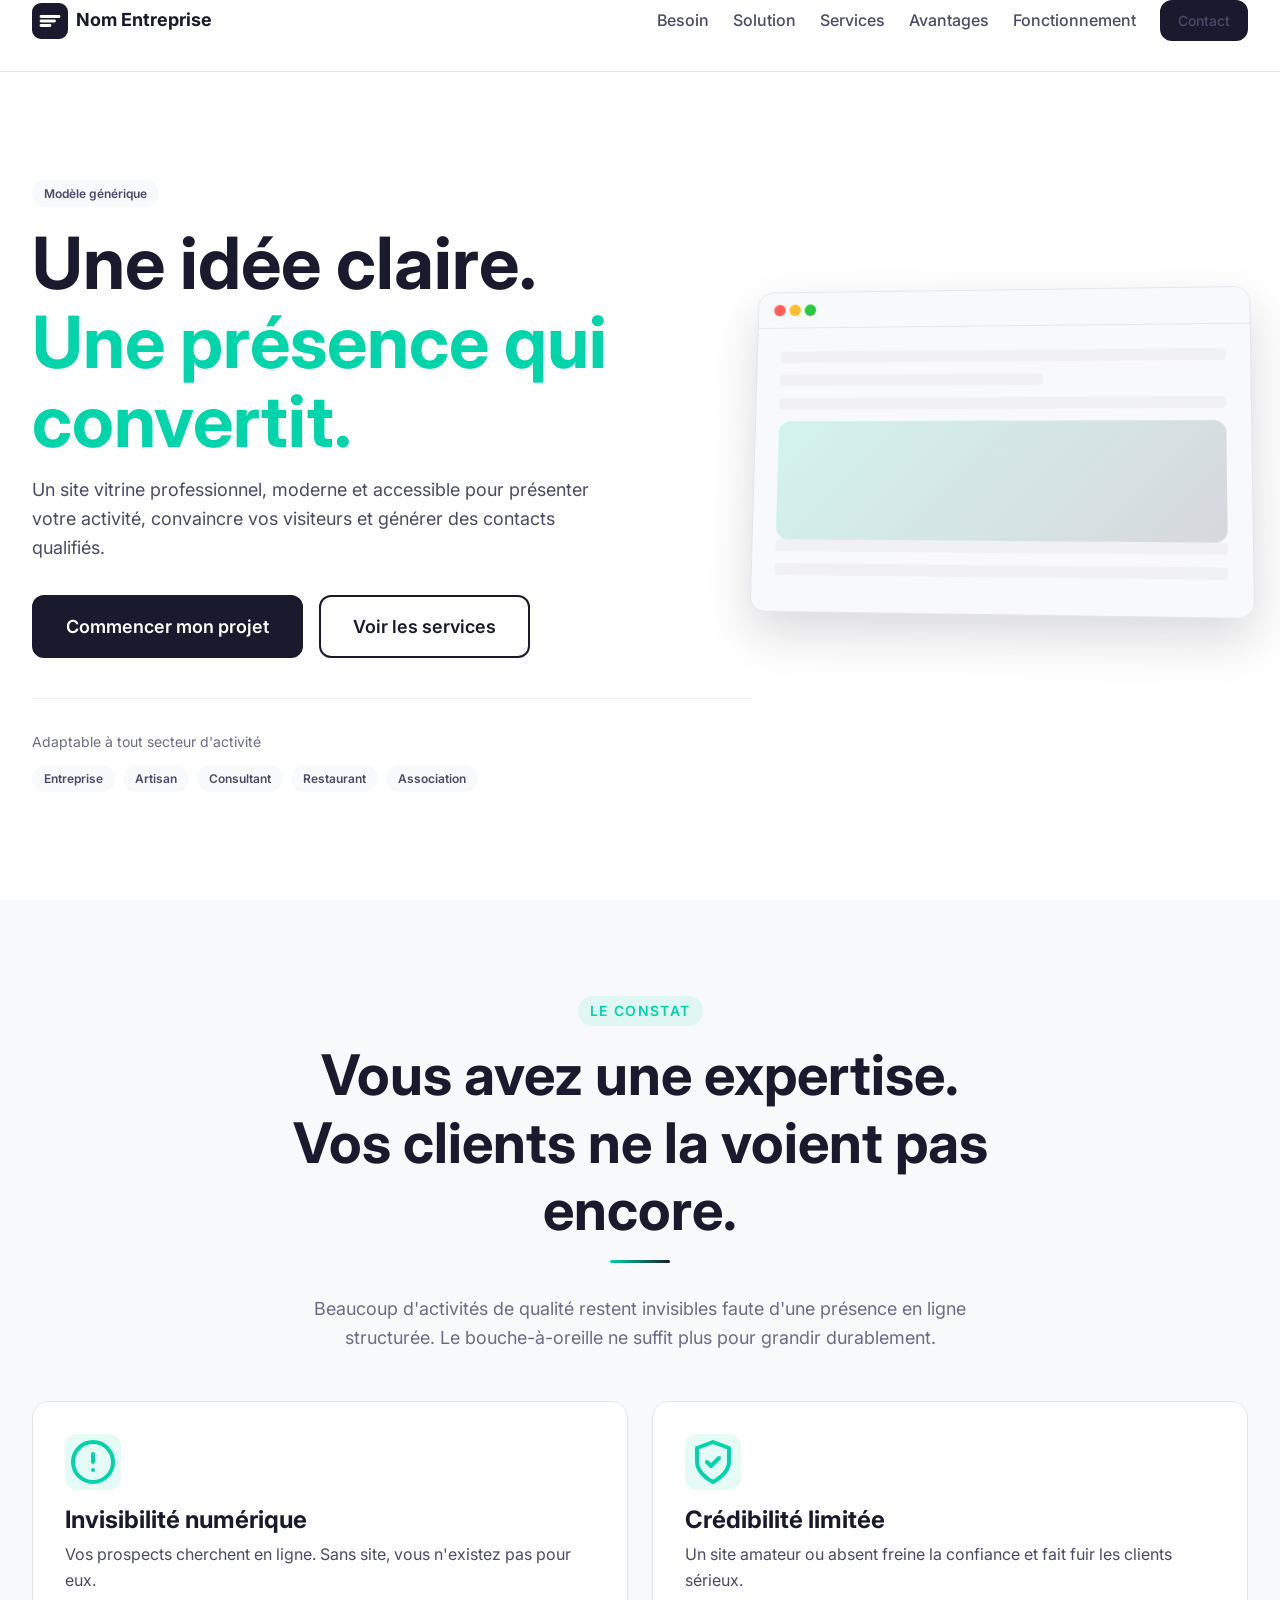
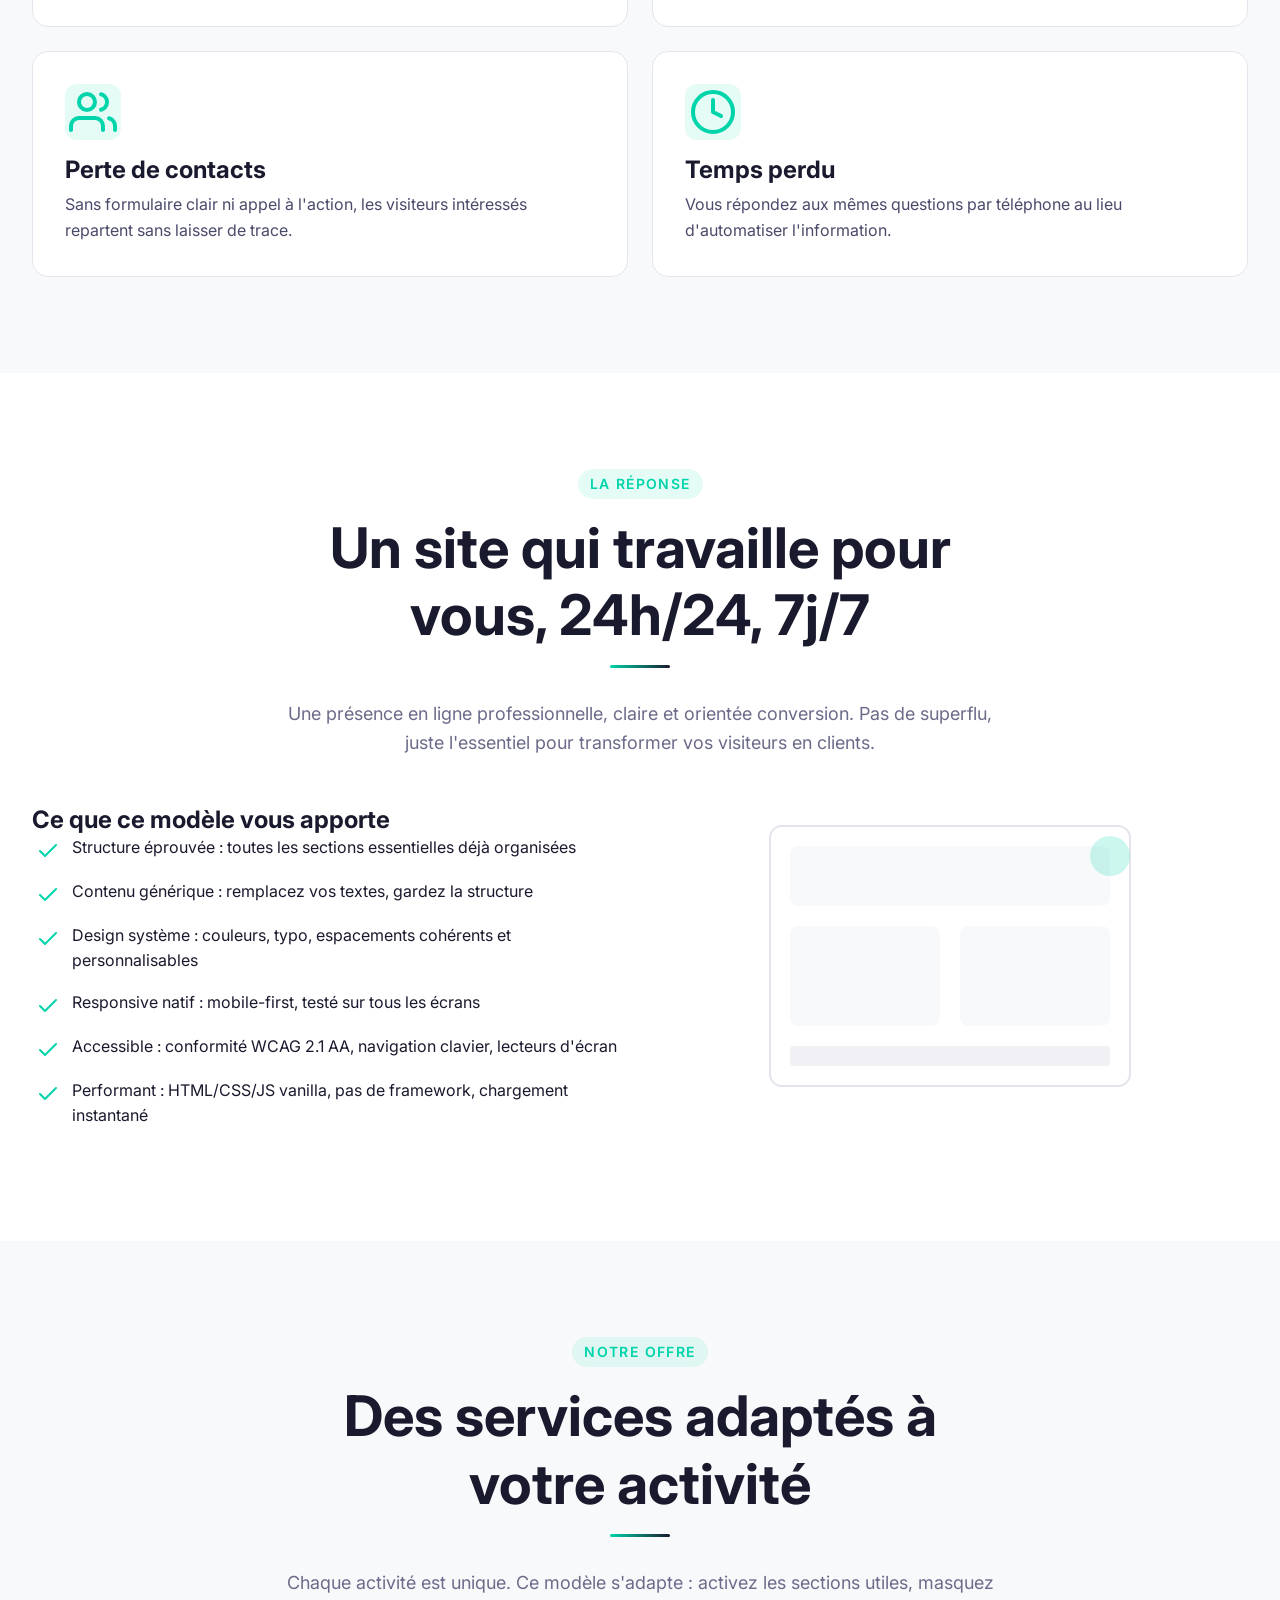
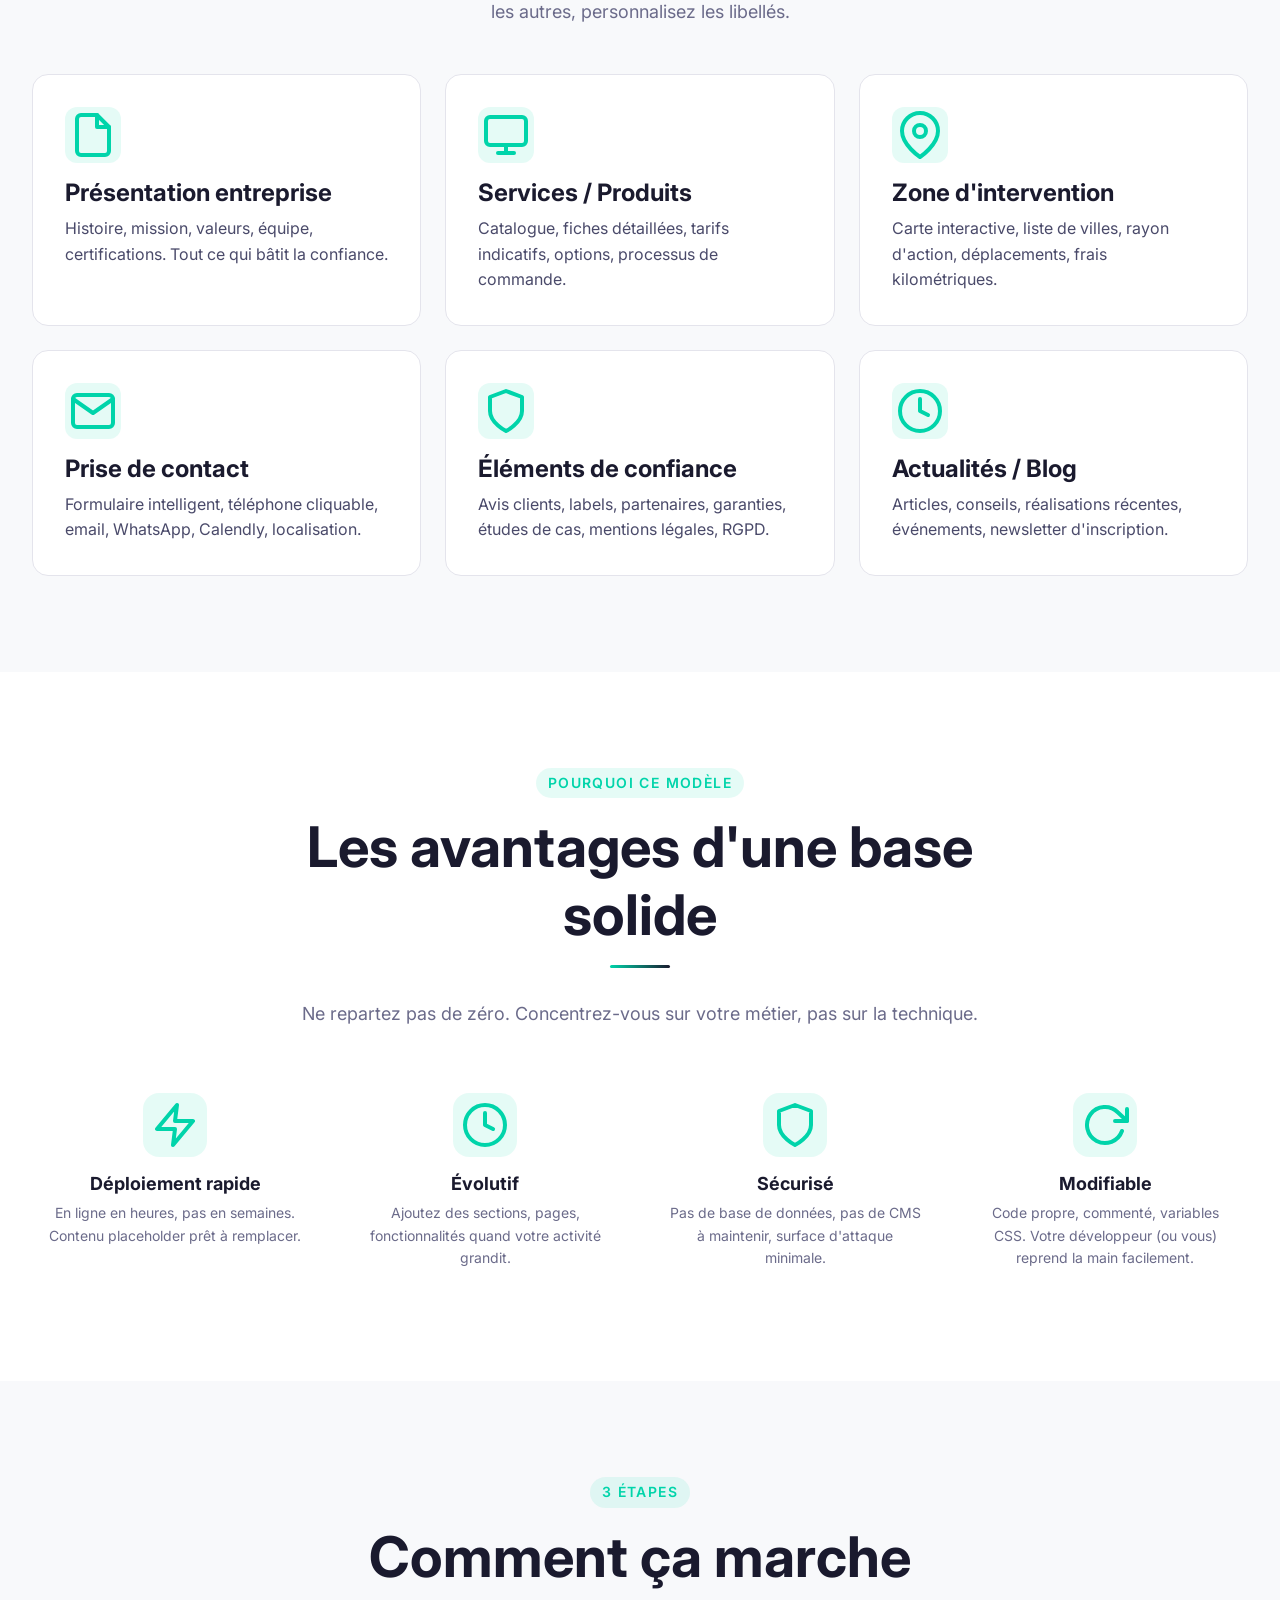
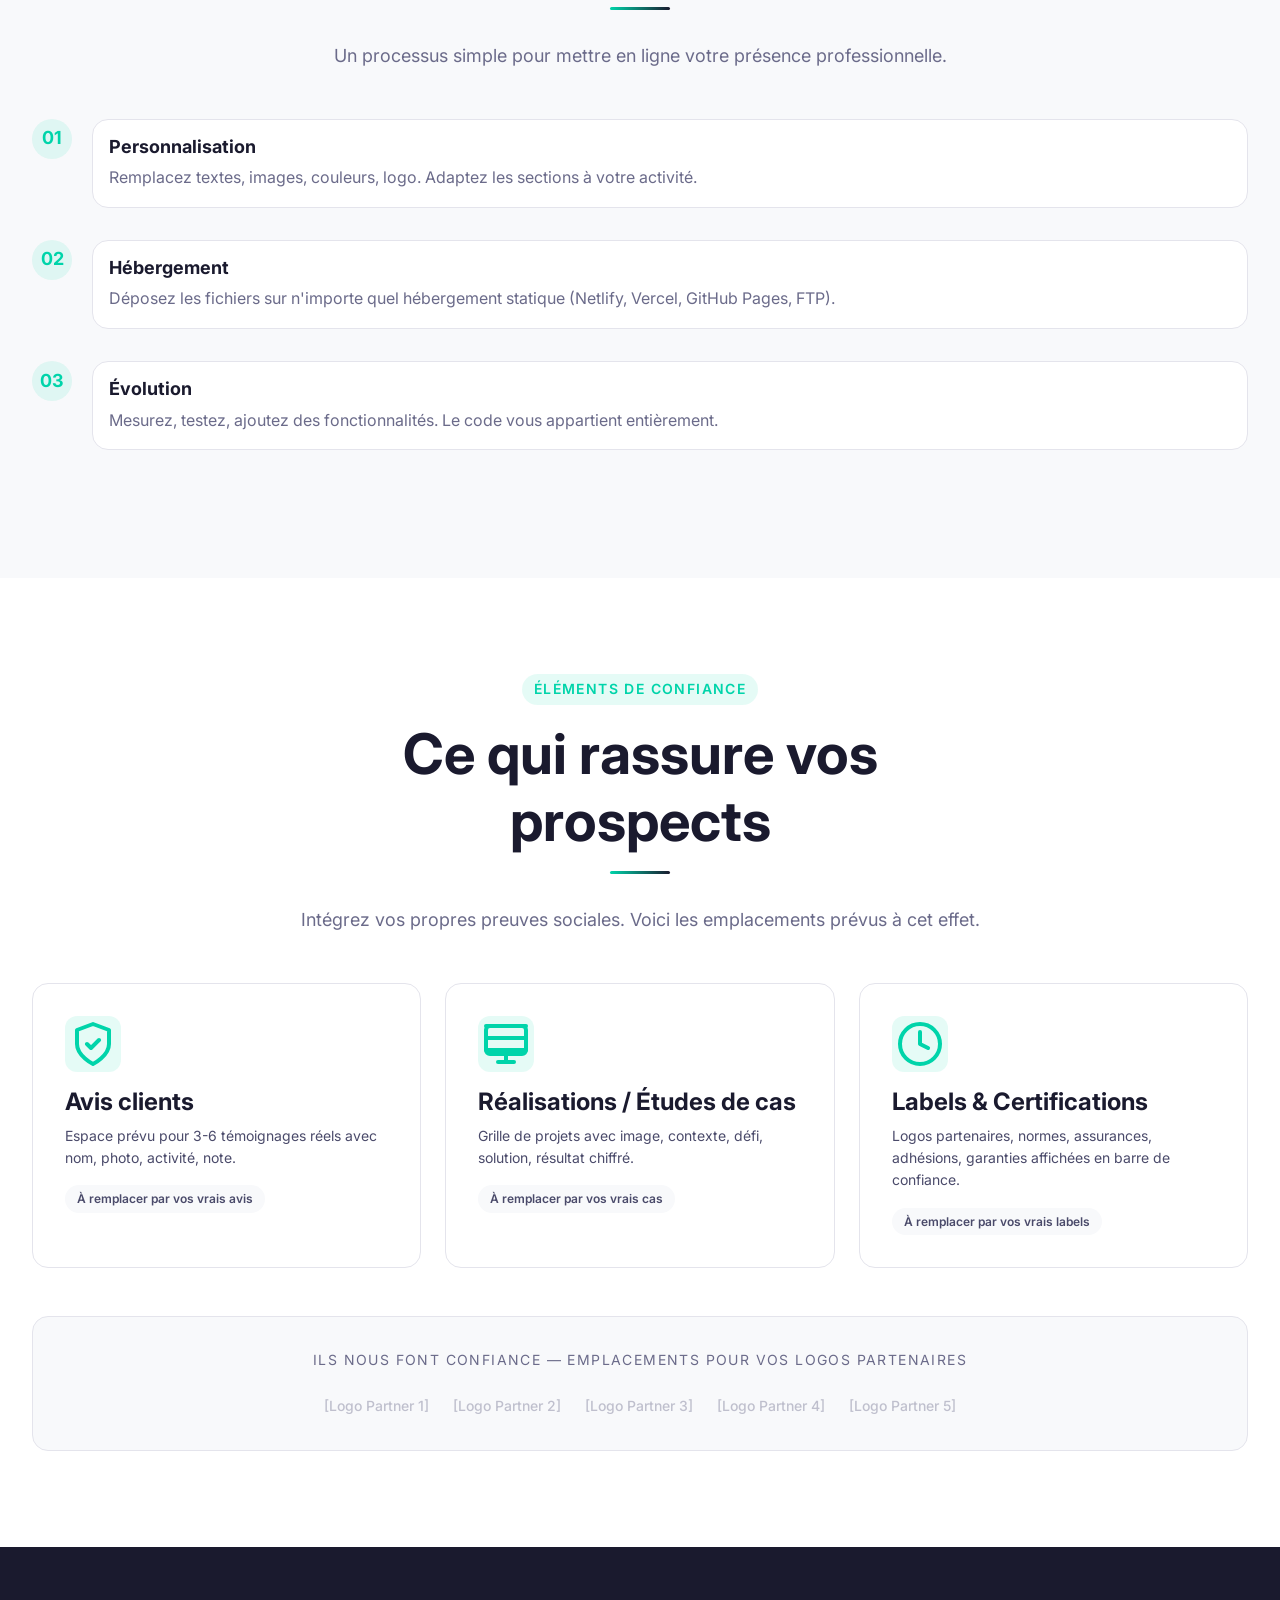
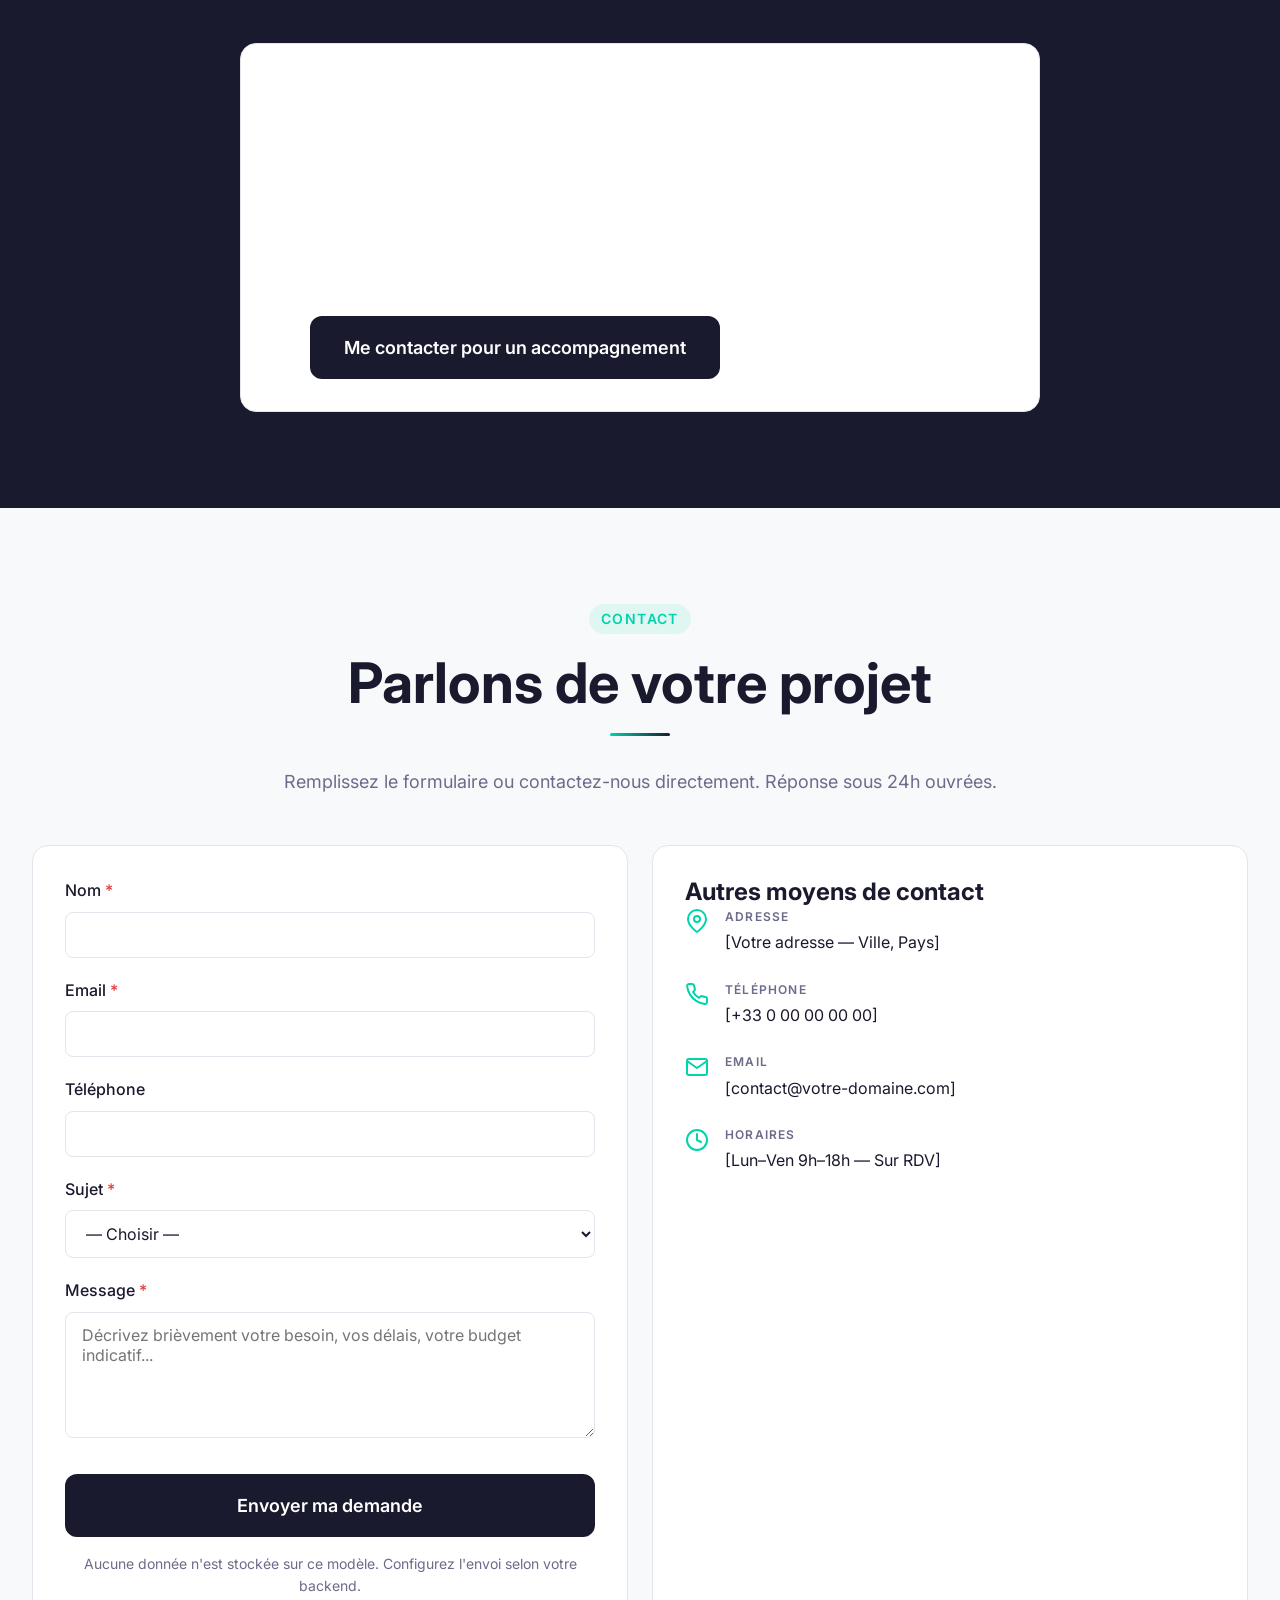
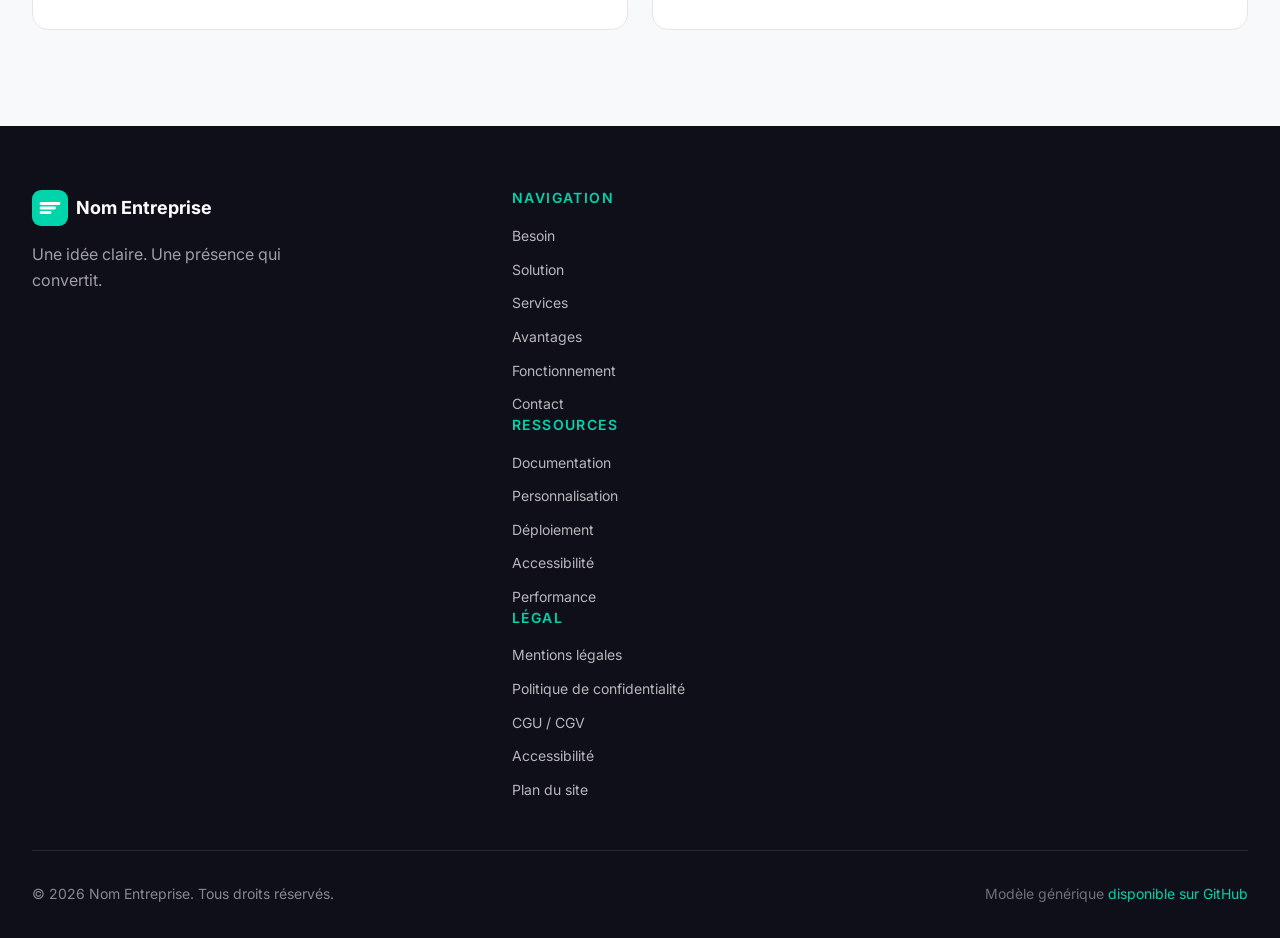
==== projects/site-vitrine/index.html @ d4ba18d6 "fix: improve site vitrine responsive layout" ====
<!DOCTYPE html>
<html lang="fr">
<head>
    <meta charset="UTF-8">
    <meta name="viewport" content="width=device-width, initial-scale=1.0">
    <meta name="description" content="Site vitrine générique professionnel — Une idée claire. Une présence qui convertit. Modèle adaptable à toute activité.">
    <title>Site Vitrine — Modèle générique</title>
    <link rel="preconnect" href="https://fonts.googleapis.com">
    <link rel="preconnect" href="https://fonts.gstatic.com" crossorigin>
    <link href="https://fonts.googleapis.com/css2?family=Inter:wght@400;500;600;700&display=swap" rel="stylesheet">
    <link rel="stylesheet" href="assets/css/style.css">
</head>
<body>
    <a href="#main" class="skip-link">Aller au contenu principal</a>

    <header class="header" role="banner">
        <div class="container">
            <nav class="nav" aria-label="Navigation principale">
                <a href="#" class="nav__logo" aria-label="Accueil">
                    <svg class="nav__logo-icon" viewBox="0 0 32 32" fill="none" aria-hidden="true">
                        <rect width="32" height="32" rx="8" fill="currentColor"/>
                        <path d="M8 12h16M8 16h12M8 20h8" stroke="white" stroke-width="2.5" stroke-linecap="round"/>
                    </svg>
                    <span class="nav__logo-text">Nom Entreprise</span>
                </a>
                <button class="nav__toggle" aria-expanded="false" aria-controls="nav-menu" aria-label="Ouvrir le menu">
                    <svg class="icon" viewBox="0 0 24 24" aria-hidden="true">
                        <line x1="3" y1="6" x2="21" y2="6"/>
                        <line x1="3" y1="12" x2="21" y2="12"/>
                        <line x1="3" y1="18" x2="21" y2="18"/>
                    </svg>
                </button>
                <ul class="nav__menu" id="nav-menu" role="list">
                    <li><a href="#besoin" class="nav__link">Besoin</a></li>
                    <li><a href="#solution" class="nav__link">Solution</a></li>
                    <li><a href="#services" class="nav__link">Services</a></li>
                    <li><a href="#avantages" class="nav__link">Avantages</a></li>
                    <li><a href="#fonctionnement" class="nav__link">Fonctionnement</a></li>
                    <li><a href="#contact" class="nav__link btn btn--primary btn--small">Contact</a></li>
                </ul>
            </nav>
        </div>
    </header>

    <main id="main">
        <section class="hero" aria-labelledby="hero-title">
            <div class="container">
                <div class="hero__content">
                    <span class="hero__badge badge">Modèle générique</span>
                    <h1 id="hero-title" class="hero__title">
                        Une idée claire.<br>
                        <span class="hero__highlight">Une présence qui convertit.</span>
                    </h1>
                    <p class="hero__description">
                        Un site vitrine professionnel, moderne et accessible pour présenter votre activité,
                        convaincre vos visiteurs et générer des contacts qualifiés.
                    </p>
                    <div class="hero__actions">
                        <a href="#contact" class="btn btn--primary btn--large">Commencer mon projet</a>
                        <a href="#services" class="btn btn--secondary btn--large">Voir les services</a>
                    </div>
                    <div class="hero__trust">
                        <p class="hero__trust-text">Adaptable à tout secteur d'activité</p>
                        <div class="hero__trust-items">
                            <span class="badge">Entreprise</span>
                            <span class="badge">Artisan</span>
                            <span class="badge">Consultant</span>
                            <span class="badge">Restaurant</span>
                            <span class="badge">Association</span>
                        </div>
                    </div>
                </div>
                <div class="hero__visual" aria-hidden="true">
                    <div class="hero__mockup">
                        <div class="mockup__frame">
                            <div class="mockup__browser">
                                <div class="mockup__dots">
                                    <span></span><span></span><span></span>
                                </div>
                                <div class="mockup__content">
                                    <div class="mockup__line"></div>
                                    <div class="mockup__line mockup__line--short"></div>
                                    <div class="mockup__line"></div>
                                    <div class="mockup__box"></div>
                                    <div class="mockup__line"></div>
                                    <div class="mockup__line"></div>
                                </div>
                            </div>
                        </div>
                    </div>
                </div>
            </div>
        </section>

        <section id="besoin" class="section section--problem" aria-labelledby="besoin-title">
            <div class="container">
                <header class="section-header">
                    <span class="section-label">Le constat</span>
                    <h2 id="besoin-title" class="section-title">Vous avez une expertise. Vos clients ne la voient pas encore.</h2>
                    <div class="divider"></div>
                    <p class="section-description">
                        Beaucoup d'activités de qualité restent invisibles faute d'une présence en ligne structurée.
                        Le bouche-à-oreille ne suffit plus pour grandir durablement.
                    </p>
                </header>
                <div class="grid grid--2">
                    <article class="card">
                        <div class="card__icon" aria-hidden="true">
                            <svg class="icon icon--xl" viewBox="0 0 24 24"><circle cx="12" cy="12" r="10"/><path d="M12 8v4M12 16h.01"/></svg>
                        </div>
                        <h3 class="card__title">Invisibilité numérique</h3>
                        <p class="card__description">Vos prospects cherchent en ligne. Sans site, vous n'existez pas pour eux.</p>
                    </article>
                    <article class="card">
                        <div class="card__icon" aria-hidden="true">
                            <svg class="icon icon--xl" viewBox="0 0 24 24"><path d="M12 22s8-4 8-10V5l-8-3-8 3v7c0 6 8 10 8 10z"/><path d="M9 12l2 2 4-4"/></svg>
                        </div>
                        <h3 class="card__title">Crédibilité limitée</h3>
                        <p class="card__description">Un site amateur ou absent freine la confiance et fait fuir les clients sérieux.</p>
                    </article>
                    <article class="card">
                        <div class="card__icon" aria-hidden="true">
                            <svg class="icon icon--xl" viewBox="0 0 24 24"><path d="M17 21v-2a4 4 0 0 0-4-4H5a4 4 0 0 0-4 4v2"/><circle cx="9" cy="7" r="4"/><path d="M23 21v-2a4 4 0 0 0-3-3.87"/><path d="M16 3.13a4 4 0 0 1 0 7.75"/></svg>
                        </div>
                        <h3 class="card__title">Perte de contacts</h3>
                        <p class="card__description">Sans formulaire clair ni appel à l'action, les visiteurs intéressés repartent sans laisser de trace.</p>
                    </article>
                    <article class="card">
                        <div class="card__icon" aria-hidden="true">
                            <svg class="icon icon--xl" viewBox="0 0 24 24"><circle cx="12" cy="12" r="10"/><polyline points="12 6 12 12 16 14"/></svg>
                        </div>
                        <h3 class="card__title">Temps perdu</h3>
                        <p class="card__description">Vous répondez aux mêmes questions par téléphone au lieu d'automatiser l'information.</p>
                    </article>
                </div>
            </div>
        </section>

        <section id="solution" class="section section--solution" aria-labelledby="solution-title">
            <div class="container">
                <header class="section-header">
                    <span class="section-label">La réponse</span>
                    <h2 id="solution-title" class="section-title">Un site qui travaille pour vous, 24h/24, 7j/7</h2>
                    <div class="divider"></div>
                    <p class="section-description">
                        Une présence en ligne professionnelle, claire et orientée conversion.
                        Pas de superflu, juste l'essentiel pour transformer vos visiteurs en clients.
                    </p>
                </header>
                <div class="grid grid--2">
                    <div class="solution__content">
                        <h3 class="solution__title">Ce que ce modèle vous apporte</h3>
                        <ul class="solution__list">
                            <li>
                                <svg class="icon" aria-hidden="true" viewBox="0 0 24 24"><path d="M20 6L9 17l-5-5"/></svg>
                                <span>Structure éprouvée : toutes les sections essentielles déjà organisées</span>
                            </li>
                            <li>
                                <svg class="icon" aria-hidden="true" viewBox="0 0 24 24"><path d="M20 6L9 17l-5-5"/></svg>
                                <span>Contenu générique : remplacez vos textes, gardez la structure</span>
                            </li>
                            <li>
                                <svg class="icon" aria-hidden="true" viewBox="0 0 24 24"><path d="M20 6L9 17l-5-5"/></svg>
                                <span>Design système : couleurs, typo, espacements cohérents et personnalisables</span>
                            </li>
                            <li>
                                <svg class="icon" aria-hidden="true" viewBox="0 0 24 24"><path d="M20 6L9 17l-5-5"/></svg>
                                <span>Responsive natif : mobile-first, testé sur tous les écrans</span>
                            </li>
                            <li>
                                <svg class="icon" aria-hidden="true" viewBox="0 0 24 24"><path d="M20 6L9 17l-5-5"/></svg>
                                <span>Accessible : conformité WCAG 2.1 AA, navigation clavier, lecteurs d'écran</span>
                            </li>
                            <li>
                                <svg class="icon" aria-hidden="true" viewBox="0 0 24 24"><path d="M20 6L9 17l-5-5"/></svg>
                                <span>Performant : HTML/CSS/JS vanilla, pas de framework, chargement instantané</span>
                            </li>
                        </ul>
                    </div>
                    <div class="solution__visual">
                        <div class="solution__illustration" aria-hidden="true">
                            <svg viewBox="0 0 400 300" fill="none" xmlns="http://www.w3.org/2000/svg">
                                <rect x="20" y="20" width="360" height="260" rx="12" stroke="var(--color-border)" stroke-width="2"/>
                                <rect x="40" y="40" width="320" height="60" rx="8" fill="var(--color-background-alt)"/>
                                <rect x="40" y="120" width="150" height="100" rx="8" fill="var(--color-background-alt)"/>
                                <rect x="210" y="120" width="150" height="100" rx="8" fill="var(--color-background-alt)"/>
                                <rect x="40" y="240" width="320" height="20" rx="4" fill="var(--color-border-light)"/>
                                <circle cx="360" cy="50" r="20" fill="var(--color-accent)" opacity="0.2"/>
                            </svg>
                        </div>
                    </div>
                </div>
            </div>
        </section>

        <section id="services" class="section section--services" aria-labelledby="services-title">
            <div class="container">
                <header class="section-header">
                    <span class="section-label">Notre offre</span>
                    <h2 id="services-title" class="section-title">Des services adaptés à votre activité</h2>
                    <div class="divider"></div>
                    <p class="section-description">
                        Chaque activité est unique. Ce modèle s'adapte : activez les sections utiles,
                        masquez les autres, personnalisez les libellés.
                    </p>
                </header>
                <div class="grid grid--3">
                    <article class="card service-card">
                        <div class="service-card__icon" aria-hidden="true">
                            <svg class="icon icon--xl" viewBox="0 0 24 24"><path d="M14 2H6a2 2 0 0 0-2 2v16a2 2 0 0 0 2 2h12a2 2 0 0 0 2-2V8z"/><polyline points="14 2 14 8 20 8"/></svg>
                        </div>
                        <h3 class="service-card__title">Présentation entreprise</h3>
                        <p class="service-card__description">Histoire, mission, valeurs, équipe, certifications. Tout ce qui bâtit la confiance.</p>
                    </article>
                    <article class="card service-card">
                        <div class="service-card__icon" aria-hidden="true">
                            <svg class="icon icon--xl" viewBox="0 0 24 24"><rect x="2" y="3" width="20" height="14" rx="2"/><path d="M8 21h8"/><path d="M12 17v4"/></svg>
                        </div>
                        <h3 class="service-card__title">Services / Produits</h3>
                        <p class="service-card__description">Catalogue, fiches détaillées, tarifs indicatifs, options, processus de commande.</p>
                    </article>
                    <article class="card service-card">
                        <div class="service-card__icon" aria-hidden="true">
                            <svg class="icon icon--xl" viewBox="0 0 24 24"><path d="M21 10c0 7-9 13-9 13s-9-6-9-13a9 9 0 0 1 18 0z"/><circle cx="12" cy="10" r="3"/></svg>
                        </div>
                        <h3 class="service-card__title">Zone d'intervention</h3>
                        <p class="service-card__description">Carte interactive, liste de villes, rayon d'action, déplacements, frais kilométriques.</p>
                    </article>
                    <article class="card service-card">
                        <div class="service-card__icon" aria-hidden="true">
                            <svg class="icon icon--xl" viewBox="0 0 24 24"><path d="M4 4h16c1.1 0 2 .9 2 2v12c0 1.1-.9 2-2 2H4c-1.1 0-2-.9-2-2V6c0-1.1.9-2 2-2z"/><polyline points="22,6 12,13 2,6"/></svg>
                        </div>
                        <h3 class="service-card__title">Prise de contact</h3>
                        <p class="service-card__description">Formulaire intelligent, téléphone cliquable, email, WhatsApp, Calendly, localisation.</p>
                    </article>
                    <article class="card service-card">
                        <div class="service-card__icon" aria-hidden="true">
                            <svg class="icon icon--xl" viewBox="0 0 24 24"><path d="M12 22s8-4 8-10V5l-8-3-8 3v7c0 6 8 10 8 10z"/></svg>
                        </div>
                        <h3 class="service-card__title">Éléments de confiance</h3>
                        <p class="service-card__description">Avis clients, labels, partenaires, garanties, études de cas, mentions légales, RGPD.</p>
                    </article>
                    <article class="card service-card">
                        <div class="service-card__icon" aria-hidden="true">
                            <svg class="icon icon--xl" viewBox="0 0 24 24"><circle cx="12" cy="12" r="10"/><polyline points="12 6 12 12 16 14"/></svg>
                        </div>
                        <h3 class="service-card__title">Actualités / Blog</h3>
                        <p class="service-card__description">Articles, conseils, réalisations récentes, événements, newsletter d'inscription.</p>
                    </article>
                </div>
            </div>
        </section>

        <section id="avantages" class="section section--benefits" aria-labelledby="avantages-title">
            <div class="container">
                <header class="section-header">
                    <span class="section-label">Pourquoi ce modèle</span>
                    <h2 id="avantages-title" class="section-title">Les avantages d'une base solide</h2>
                    <div class="divider"></div>
                    <p class="section-description">
                        Ne repartez pas de zéro. Concentrez-vous sur votre métier, pas sur la technique.
                    </p>
                </header>
                <div class="grid grid--4">
                    <article class="benefit">
                        <div class="benefit__icon" aria-hidden="true">
                            <svg class="icon icon--xl" viewBox="0 0 24 24"><path d="M13 2L3 14h9l-1 8 10-12h-9l1-8z"/></svg>
                        </div>
                        <h3 class="benefit__title">Déploiement rapide</h3>
                        <p class="benefit__description">En ligne en heures, pas en semaines. Contenu placeholder prêt à remplacer.</p>
                    </article>
                    <article class="benefit">
                        <div class="benefit__icon" aria-hidden="true">
                            <svg class="icon icon--xl" viewBox="0 0 24 24"><circle cx="12" cy="12" r="10"/><path d="M12 6v6l4 2"/></svg>
                        </div>
                        <h3 class="benefit__title">Évolutif</h3>
                        <p class="benefit__description">Ajoutez des sections, pages, fonctionnalités quand votre activité grandit.</p>
                    </article>
                    <article class="benefit">
                        <div class="benefit__icon" aria-hidden="true">
                            <svg class="icon icon--xl" viewBox="0 0 24 24"><path d="M12 22s8-4 8-10V5l-8-3-8 3v7c0 6 8 10 8 10z"/></svg>
                        </div>
                        <h3 class="benefit__title">Sécurisé</h3>
                        <p class="benefit__description">Pas de base de données, pas de CMS à maintenir, surface d'attaque minimale.</p>
                    </article>
                    <article class="benefit">
                        <div class="benefit__icon" aria-hidden="true">
                            <svg class="icon icon--xl" viewBox="0 0 24 24"><polyline points="23 4 23 10 17 10"/><path d="M20.49 15a9 9 0 1 1-2.12-9.36L23 10"/></svg>
                        </div>
                        <h3 class="benefit__title">Modifiable</h3>
                        <p class="benefit__description">Code propre, commenté, variables CSS. Votre développeur (ou vous) reprend la main facilement.</p>
                    </article>
                </div>
            </div>
        </section>

        <section id="fonctionnement" class="section section--process" aria-labelledby="fonctionnement-title">
            <div class="container">
                <header class="section-header">
                    <span class="section-label">3 étapes</span>
                    <h2 id="fonctionnement-title" class="section-title">Comment ça marche</h2>
                    <div class="divider"></div>
                    <p class="section-description">Un processus simple pour mettre en ligne votre présence professionnelle.</p>
                </header>
                <ol class="process">
                    <li class="process__step">
                        <span class="process__number" aria-hidden="true">01</span>
                        <div class="process__content card">
                            <h3 class="process__title">Personnalisation</h3>
                            <p class="process__description">Remplacez textes, images, couleurs, logo. Adaptez les sections à votre activité.</p>
                        </div>
                    </li>
                    <li class="process__step">
                        <span class="process__number" aria-hidden="true">02</span>
                        <div class="process__content card">
                            <h3 class="process__title">Hébergement</h3>
                            <p class="process__description">Déposez les fichiers sur n'importe quel hébergement statique (Netlify, Vercel, GitHub Pages, FTP).</p>
                        </div>
                    </li>
                    <li class="process__step">
                        <span class="process__number" aria-hidden="true">03</span>
                        <div class="process__content card">
                            <h3 class="process__title">Évolution</h3>
                            <p class="process__description">Mesurez, testez, ajoutez des fonctionnalités. Le code vous appartient entièrement.</p>
                        </div>
                    </li>
                </ol>
            </div>
        </section>

        <section id="confiance" class="section section--trust" aria-labelledby="confiance-title">
            <div class="container">
                <header class="section-header">
                    <span class="section-label">Éléments de confiance</span>
                    <h2 id="confiance-title" class="section-title">Ce qui rassure vos prospects</h2>
                    <div class="divider"></div>
                    <p class="section-description">
                        Intégrez vos propres preuves sociales. Voici les emplacements prévus à cet effet.
                    </p>
                </header>
                <div class="grid grid--3">
                    <article class="card trust-card">
                        <div class="trust-card__icon" aria-hidden="true">
                            <svg class="icon icon--xl" viewBox="0 0 24 24"><path d="M12 22s8-4 8-10V5l-8-3-8 3v7c0 6 8 10 8 10z"/><path d="M9 12l2 2 4-4"/></svg>
                        </div>
                        <h3 class="trust-card__title">Avis clients</h3>
                        <p class="trust-card__description">Espace prévu pour 3-6 témoignages réels avec nom, photo, activité, note.</p>
                        <div class="trust-card__placeholder">
                            <span class="badge">À remplacer par vos vrais avis</span>
                        </div>
                    </article>
                    <article class="card trust-card">
                        <div class="trust-card__icon" aria-hidden="true">
                            <svg class="icon icon--xl" viewBox="0 0 24 24"><rect x="2" y="3" width="20" height="14" rx="2"/><path d="M8 21h8"/><path d="M12 17v4"/><path d="M2 3h20"/><path d="M2 9h20"/><path d="M2 15h20"/></svg>
                        </div>
                        <h3 class="trust-card__title">Réalisations / Études de cas</h3>
                        <p class="trust-card__description">Grille de projets avec image, contexte, défi, solution, résultat chiffré.</p>
                        <div class="trust-card__placeholder">
                            <span class="badge">À remplacer par vos vrais cas</span>
                        </div>
                    </article>
                    <article class="card trust-card">
                        <div class="trust-card__icon" aria-hidden="true">
                            <svg class="icon icon--xl" viewBox="0 0 24 24"><circle cx="12" cy="12" r="10"/><path d="M12 6v6l4 2"/></svg>
                        </div>
                        <h3 class="trust-card__title">Labels & Certifications</h3>
                        <p class="trust-card__description">Logos partenaires, normes, assurances, adhésions, garanties affichées en barre de confiance.</p>
                        <div class="trust-card__placeholder">
                            <span class="badge">À remplacer par vos vrais labels</span>
                        </div>
                    </article>
                </div>
                <div class="trust-bar" aria-label="Barre de confiance générique">
                    <p class="trust-bar__label">Ils nous font confiance <span aria-hidden="true">—</span> Emplacements pour vos logos partenaires</p>
                    <div class="trust-bar__logos" aria-hidden="true">
                        <span class="trust-bar__logo">[Logo Partner 1]</span>
                        <span class="trust-bar__logo">[Logo Partner 2]</span>
                        <span class="trust-bar__logo">[Logo Partner 3]</span>
                        <span class="trust-bar__logo">[Logo Partner 4]</span>
                        <span class="trust-bar__logo">[Logo Partner 5]</span>
                    </div>
                </div>
            </div>
        </section>

        <section id="cta" class="section section--cta" aria-labelledby="cta-title">
            <div class="container">
                <div class="cta-card card" style="max-width: 800px; margin: 0 auto; text-align: center;">
                    <h2 id="cta-title" class="cta__title">Prêt à lancer votre présence en ligne ?</h2>
                    <p class="cta__description">
                        Ce modèle est gratuit, open-source et sans engagement.
                        Personnalisez-le, déployez-le, développez votre activité.
                    </p>
                    <div class="cta__actions">
                        <a href="#contact" class="btn btn--primary btn--large">Me contacter pour un accompagnement</a>
                        <a href="https://github.com" target="_blank" rel="noopener" class="btn btn--secondary btn--large">Voir le code source</a>
                    </div>
                </div>
            </div>
        </section>

        <section id="contact" class="section section--contact" aria-labelledby="contact-title">
            <div class="container">
                <header class="section-header">
                    <span class="section-label">Contact</span>
                    <h2 id="contact-title" class="section-title">Parlons de votre projet</h2>
                    <div class="divider"></div>
                    <p class="section-description">
                        Remplissez le formulaire ou contactez-nous directement.
                        Réponse sous 24h ouvrées.
                    </p>
                </header>
                <div class="grid grid--2">
                    <form class="contact-form card" action="#" method="POST" aria-label="Formulaire de contact">
                        <div class="form__group">
                            <label for="nom" class="form__label">Nom <span aria-hidden="true">*</span></label>
                            <input type="text" id="nom" name="nom" class="form__input" required autocomplete="name">
                        </div>
                        <div class="form__group">
                            <label for="email" class="form__label">Email <span aria-hidden="true">*</span></label>
                            <input type="email" id="email" name="email" class="form__input" required autocomplete="email">
                        </div>
                        <div class="form__group">
                            <label for="telephone" class="form__label">Téléphone</label>
                            <input type="tel" id="telephone" name="telephone" class="form__input" autocomplete="tel">
                        </div>
                        <div class="form__group">
                            <label for="sujet" class="form__label">Sujet <span aria-hidden="true">*</span></label>
                            <select id="sujet" name="sujet" class="form__select" required>
                                <option value="">— Choisir —</option>
                                <option value="creation">Création de site</option>
                                <option value="refonte">Refonte existante</option>
                                <option value="maintenance">Maintenance / Évolution</option>
                                <option value="autre">Autre demande</option>
                            </select>
                        </div>
                        <div class="form__group">
                            <label for="message" class="form__label">Message <span aria-hidden="true">*</span></label>
                            <textarea id="message" name="message" class="form__textarea" rows="5" required placeholder="Décrivez brièvement votre besoin, vos délais, votre budget indicatif..."></textarea>
                        </div>
                        <button type="submit" class="btn btn--primary btn--large form__submit">Envoyer ma demande</button>
                        <p class="form__note">Aucune donnée n'est stockée sur ce modèle. Configurez l'envoi selon votre backend.</p>
                    </form>
                    <div class="contact-info card">
                        <h3 class="contact-info__title">Autres moyens de contact</h3>
                        <ul class="contact-info__list">
                            <li class="contact-info__item">
                                <svg class="icon" aria-hidden="true" viewBox="0 0 24 24"><path d="M21 10c0 7-9 13-9 13s-9-6-9-13a9 9 0 0 1 18 0z"/><circle cx="12" cy="10" r="3"/></svg>
                                <div>
                                    <span class="contact-info__label">Adresse</span>
                                    <address class="contact-info__value">[Votre adresse — Ville, Pays]</address>
                                </div>
                            </li>
                            <li class="contact-info__item">
                                <svg class="icon" aria-hidden="true" viewBox="0 0 24 24"><path d="M22 16.92v3a2 2 0 0 1-2.18 2 19.79 19.79 0 0 1-8.63-3.07 19.5 19.5 0 0 1-6-6 19.79 19.79 0 0 1-3.07-8.67A2 2 0 0 1 4.11 2h3a2 2 0 0 1 2 1.72 12.84 12.84 0 0 0 .7 2.81 2 2 0 0 1-.45 2.11L8.09 9.91a16 16 0 0 0 6 6l1.27-1.27a2 2 0 0 1 2.11-.45 12.84 12.84 0 0 0 2.81.7A2 2 0 0 1 22 16.92z"/></svg>
                                <div>
                                    <span class="contact-info__label">Téléphone</span>
                                    <a href="tel:+33000000000" class="contact-info__value">[+33 0 00 00 00 00]</a>
                                </div>
                            </li>
                            <li class="contact-info__item">
                                <svg class="icon" aria-hidden="true" viewBox="0 0 24 24"><path d="M4 4h16c1.1 0 2 .9 2 2v12c0 1.1-.9 2-2 2H4c-1.1 0-2-.9-2-2V6c0-1.1.9-2 2-2z"/><polyline points="22,6 12,13 2,6"/></svg>
                                <div>
                                    <span class="contact-info__label">Email</span>
                                    <a href="mailto:contact@exemple.com" class="contact-info__value">[contact@votre-domaine.com]</a>
                                </div>
                            </li>
                            <li class="contact-info__item">
                                <svg class="icon" aria-hidden="true" viewBox="0 0 24 24"><circle cx="12" cy="12" r="10"/><polyline points="12 6 12 12 16 14"/></svg>
                                <div>
                                    <span class="contact-info__label">Horaires</span>
                                    <span class="contact-info__value">[Lun–Ven 9h–18h — Sur RDV]</span>
                                </div>
                            </li>
                        </ul>
                    </div>
                </div>
            </div>
        </section>
    </main>

    <footer class="footer" role="contentinfo">
        <div class="container">
            <div class="footer__grid">
                <div class="footer__brand">
                    <a href="#" class="footer__logo" aria-label="Accueil">
                        <svg class="footer__logo-icon" viewBox="0 0 32 32" fill="none" aria-hidden="true">
                            <rect width="32" height="32" rx="8" fill="currentColor"/>
                            <path d="M8 12h16M8 16h12M8 20h8" stroke="white" stroke-width="2.5" stroke-linecap="round"/>
                        </svg>
                        <span class="footer__logo-text">Nom Entreprise</span>
                    </a>
                    <p class="footer__tagline">Une idée claire. Une présence qui convertit.</p>
                </div>
                <nav class="footer__nav" aria-label="Navigation footer">
                    <div class="footer__nav-column">
                        <h4 class="footer__nav-title">Navigation</h4>
                        <ul>
                            <li><a href="#besoin">Besoin</a></li>
                            <li><a href="#solution">Solution</a></li>
                            <li><a href="#services">Services</a></li>
                            <li><a href="#avantages">Avantages</a></li>
                            <li><a href="#fonctionnement">Fonctionnement</a></li>
                            <li><a href="#contact">Contact</a></li>
                        </ul>
                    </div>
                    <div class="footer__nav-column">
                        <h4 class="footer__nav-title">Ressources</h4>
                        <ul>
                            <li><a href="#">Documentation</a></li>
                            <li><a href="#">Personnalisation</a></li>
                            <li><a href="#">Déploiement</a></li>
                            <li><a href="#">Accessibilité</a></li>
                            <li><a href="#">Performance</a></li>
                        </ul>
                    </div>
                    <div class="footer__nav-column">
                        <h4 class="footer__nav-title">Légal</h4>
                        <ul>
                            <li><a href="#">Mentions légales</a></li>
                            <li><a href="#">Politique de confidentialité</a></li>
                            <li><a href="#">CGU / CGV</a></li>
                            <li><a href="#">Accessibilité</a></li>
                            <li><a href="#">Plan du site</a></li>
                        </ul>
                    </div>
                </nav>
            </div>
            <div class="footer__bottom">
                <p class="footer__copyright">
                    &copy; <span id="year"></span> Nom Entreprise. Tous droits réservés.
                </p>
                <p class="footer__made">
                    Modèle générique <a href="https://github.com" target="_blank" rel="noopener">disponible sur GitHub</a>
                </p>
            </div>
        </div>
    </footer>

    <script src="assets/js/main.js"></script>
</body>
</html>
---- projects/site-vitrine/assets/css/style.css ----
:root {
  --color-primary: #1a1a2e;
  --color-primary-light: #16213e;
  --color-accent: #00d4aa;
  --color-accent-hover: #00b896;
  --color-text: #1a1a2e;
  --color-text-light: #4a4a6a;
  --color-text-muted: #6b6b8a;
  --color-background: #ffffff;
  --color-background-alt: #f8f9fb;
  --color-background-dark: #0f0f1a;
  --color-border: #e4e4ec;
  --color-border-light: #f0f0f5;
  --color-white: #ffffff;
  --color-error: #e03e3e;
  --color-success: #2d9c6e;

  --font-sans: 'Inter', -apple-system, BlinkMacSystemFont, 'Segoe UI', Roboto, sans-serif;
  --font-mono: 'JetBrains Mono', 'Fira Code', monospace;

  --fs-xs: 0.75rem;
  --fs-sm: 0.875rem;
  --fs-base: 1rem;
  --fs-lg: 1.125rem;
  --fs-xl: 1.25rem;
  --fs-2xl: 1.5rem;
  --fs-3xl: 2rem;
  --fs-4xl: 2.5rem;
  --fs-5xl: 3.5rem;
  --fs-6xl: 4.5rem;

  --space-1: 0.25rem;
  --space-2: 0.5rem;
  --space-3: 0.75rem;
  --space-4: 1rem;
  --space-5: 1.25rem;
  --space-6: 1.5rem;
  --space-8: 2rem;
  --space-10: 2.5rem;
  --space-12: 3rem;
  --space-16: 4rem;
  --space-20: 5rem;
  --space-24: 6rem;

  --container-sm: 640px;
  --container-md: 768px;
  --container-lg: 1024px;
  --container-xl: 1280px;
  --container-2xl: 1440px;

  --radius-sm: 4px;
  --radius-md: 8px;
  --radius-lg: 12px;
  --radius-xl: 16px;
  --radius-2xl: 24px;
  --radius-full: 9999px;

  --shadow-sm: 0 1px 2px rgba(26, 26, 46, 0.04);
  --shadow-md: 0 4px 12px rgba(26, 26, 46, 0.08);
  --shadow-lg: 0 12px 32px rgba(26, 26, 46, 0.12);
  --shadow-xl: 0 20px 48px rgba(26, 26, 46, 0.16);

  --transition-fast: 150ms ease;
  --transition-base: 250ms ease;
  --transition-slow: 350ms ease;

  --header-height: 72px;
  --header-height-mobile: 64px;
}

@media (prefers-reduced-motion: reduce) {
  *,
  *::before,
  *::after {
    animation-duration: 0.01ms !important;
    animation-iteration-count: 1 !important;
    transition-duration: 0.01ms !important;
  }
}

@media (hover: none) and (pointer: coarse) {
  .card:hover,
  .btn:hover,
  .nav__link:hover,
  .footer__nav-column a:hover,
  .contact-info__value:hover,
  .mockup__frame:hover {
    transform: none;
    box-shadow: none;
    border-color: var(--color-border);
  }

  .card,
  .btn,
  .nav__link,
  .footer__nav-column a,
  .contact-info__value,
  .mockup__frame {
    transition: none;
  }
}

*,
*::before,
*::after {
  box-sizing: border-box;
  margin: 0;
  padding: 0;
}

html {
  overflow-x: hidden;
  overflow-x: clip;
}

body {
  overflow-x: hidden;
  overflow-x: clip;
}

html {
  scroll-behavior: smooth;
  -webkit-text-size-adjust: 100%;
}

body {
  font-family: var(--font-sans);
  font-size: var(--fs-base);
  line-height: 1.6;
  color: var(--color-text);
  background-color: var(--color-background);
  -webkit-font-smoothing: antialiased;
  -moz-osx-font-smoothing: grayscale;
  text-rendering: optimizeLegibility;
}

img {
  max-width: 100%;
  height: auto;
  display: block;
}

a {
  color: inherit;
  text-decoration: none;
}

button {
  font-family: inherit;
  font-size: inherit;
  cursor: pointer;
  border: none;
  background: none;
}

ul,
ol {
  list-style: none;
}

h1, h2, h3, h4, h5, h6 {
  font-weight: 700;
  line-height: 1.2;
  color: var(--color-text);
}

h1 { font-size: var(--fs-4xl); }
h2 { font-size: var(--fs-3xl); }
h3 { font-size: var(--fs-2xl); }
h4 { font-size: var(--fs-xl); }
h5 { font-size: var(--fs-lg); }
h6 { font-size: var(--fs-base); }

@media (min-width: 640px) {
  h1 { font-size: var(--fs-5xl); }
  h2 { font-size: var(--fs-4xl); }
}

@media (min-width: 1024px) {
  h1 { font-size: var(--fs-6xl); }
  h2 { font-size: var(--fs-5xl); }
}

p {
  color: var(--color-text-light);
}

.container {
  width: 100%;
  max-width: var(--container-xl);
  margin: 0 auto;
  padding: 0 var(--space-4);
}

@media (min-width: 480px) {
  .container {
    padding: 0 var(--space-6);
  }
}

@media (min-width: 768px) {
  .container {
    padding: 0 var(--space-8);
  }
}

.visually-hidden {
  position: absolute;
  width: 1px;
  height: 1px;
  padding: 0;
  margin: -1px;
  overflow: hidden;
  clip: rect(0, 0, 0, 0);
  white-space: nowrap;
  border: 0;
}

.skip-link {
  position: absolute;
  top: -100%;
  left: var(--space-4);
  padding: var(--space-3) var(--space-4);
  background: var(--color-primary);
  color: var(--color-white);
  font-weight: 600;
  border-radius: var(--radius-md);
  z-index: 10000;
  transition: top var(--transition-fast);
}

.skip-link:focus {
  top: var(--space-4);
}

.btn {
  display: inline-flex;
  align-items: center;
  justify-content: center;
  gap: var(--space-2);
  padding: var(--space-3) var(--space-6);
  font-size: var(--fs-base);
  font-weight: 600;
  line-height: 1.5;
  border-radius: var(--radius-lg);
  transition: all var(--transition-fast);
  white-space: nowrap;
  min-height: 44px;
  min-width: 44px;
}

.btn--primary {
  background: var(--color-primary);
  color: var(--color-white);
  border: 2px solid var(--color-primary);
}

.btn--secondary {
  background: transparent;
  color: var(--color-primary);
  border: 2px solid var(--color-primary);
}

.btn--accent {
  background: var(--color-accent);
  color: var(--color-primary);
  border: 2px solid var(--color-accent);
}

.btn--large {
  padding: var(--space-4) var(--space-8);
  font-size: var(--fs-lg);
}

.btn--small {
  padding: var(--space-3) var(--space-4);
  font-size: var(--fs-sm);
  min-height: 40px;
}

@media (hover: hover) and (pointer: fine) {
  .btn--primary:hover,
  .btn--primary:focus,
  .btn--secondary:hover,
  .btn--secondary:focus,
  .btn--accent:hover,
  .btn--accent:focus {
    background: var(--color-primary-light);
    border-color: var(--color-primary-light);
    transform: translateY(-2px);
    box-shadow: var(--shadow-md);
  }

  .btn--secondary:hover,
  .btn--secondary:focus {
    background: var(--color-primary);
    color: var(--color-white);
  }

  .btn--accent:hover,
  .btn--accent:focus {
    background: var(--color-accent-hover);
    border-color: var(--color-accent-hover);
  }
}

.btn:focus-visible {
  outline: 3px solid var(--color-accent);
  outline-offset: 3px;
}

.section {
  padding: var(--space-16) 0;
}

@media (min-width: 768px) {
  .section {
    padding: var(--space-24) 0;
  }
}

.section-header {
  text-align: center;
  max-width: 720px;
  margin: 0 auto var(--space-12);
}

@media (max-width: 480px) {
  .section-header {
    max-width: 100%;
  }
}

.section-label {
  display: inline-block;
  padding: var(--space-1) var(--space-3);
  font-size: var(--fs-sm);
  font-weight: 600;
  text-transform: uppercase;
  letter-spacing: 0.1em;
  color: var(--color-accent);
  background: rgba(0, 212, 170, 0.1);
  border-radius: var(--radius-full);
  margin-bottom: var(--space-4);
}

.section-title {
  margin-bottom: var(--space-4);
  word-break: break-word;
  overflow-wrap: anywhere;
}

.section-description {
  font-size: var(--fs-lg);
  color: var(--color-text-muted);
}

@media (max-width: 480px) {
  .section-description {
    font-size: var(--fs-base);
  }
}

@media (max-width: 360px) {
  .section-description {
    font-size: var(--fs-sm);
  }
}

.card {
  background: var(--color-white);
  border: 1px solid var(--color-border);
  border-radius: var(--radius-xl);
  padding: var(--space-6);
  transition: all var(--transition-base);
}

.card:hover {
  border-color: var(--color-accent);
  box-shadow: var(--shadow-lg);
  transform: translateY(-4px);
}

@media (min-width: 768px) {
  .card {
    padding: var(--space-8);
  }
}

.grid {
  display: grid;
  gap: var(--space-6);
}

@media (min-width: 480px) {
  .grid--2 {
    grid-template-columns: repeat(2, 1fr);
  }
}

@media (min-width: 600px) {
  .grid--3 {
    grid-template-columns: repeat(2, 1fr);
  }
  .grid--4 {
    grid-template-columns: repeat(2, 1fr);
  }
}

@media (min-width: 900px) {
  .grid--3 {
    grid-template-columns: repeat(3, 1fr);
  }
  .grid--4 {
    grid-template-columns: repeat(3, 1fr);
  }
}

@media (min-width: 1024px) {
  .grid--3 {
    grid-template-columns: repeat(3, 1fr);
  }
  .grid--4 {
    grid-template-columns: repeat(4, 1fr);
  }
}

@media (min-width: 1280px) {
  .grid--4 {
    grid-template-columns: repeat(4, 1fr);
  }
}

.icon {
  width: 24px;
  height: 24px;
  stroke: currentColor;
  fill: none;
  stroke-width: 2;
  stroke-linecap: round;
  stroke-linejoin: round;
}

.icon--lg {
  width: 32px;
  height: 32px;
}

.icon--xl {
  width: 48px;
  height: 48px;
}

.badge {
  display: inline-flex;
  align-items: center;
  padding: var(--space-1) var(--space-3);
  font-size: var(--fs-xs);
  font-weight: 600;
  border-radius: var(--radius-full);
  background: var(--color-background-alt);
  color: var(--color-text-light);
}

.divider {
  width: 60px;
  height: 3px;
  background: linear-gradient(90deg, var(--color-accent), var(--color-primary));
  border-radius: var(--radius-full);
  margin: 0 auto var(--space-8);
}

.section-header .divider {
  margin-left: auto;
  margin-right: auto;
}

.text-center { text-align: center; }
.text-left { text-align: left; }
.text-right { text-align: right; }

.mt-1 { margin-top: var(--space-1); }
.mt-2 { margin-top: var(--space-2); }
.mt-3 { margin-top: var(--space-3); }
.mt-4 { margin-top: var(--space-4); }
.mt-6 { margin-top: var(--space-6); }
.mt-8 { margin-top: var(--space-8); }
.mt-12 { margin-top: var(--space-12); }

.mb-1 { margin-bottom: var(--space-1); }
.mb-2 { margin-bottom: var(--space-2); }
.mb-3 { margin-bottom: var(--space-3); }
.mb-4 { margin-bottom: var(--space-4); }
.mb-6 { margin-bottom: var(--space-6); }
.mb-8 { margin-bottom: var(--space-8); }
.mb-12 { margin-bottom: var(--space-12); }

.header {
  position: fixed;
  top: 0;
  left: 0;
  right: 0;
  height: var(--header-height);
  background: rgba(255, 255, 255, 0.95);
  backdrop-filter: blur(8px);
  border-bottom: 1px solid var(--color-border);
  z-index: 1000;
  transition: transform var(--transition-base), box-shadow var(--transition-base), background var(--transition-base);
}

@media (max-width: 767px) {
  .header {
    height: var(--header-height-mobile);
  }
}

.header--scrolled {
  box-shadow: var(--shadow-md);
  background: rgba(255, 255, 255, 0.98);
}

.header--hidden {
  transform: translateY(-100%);
}

.nav {
  display: flex;
  align-items: center;
  justify-content: space-between;
  height: 100%;
  gap: var(--space-4);
}

.nav__logo {
  display: flex;
  align-items: center;
  gap: var(--space-2);
  font-weight: 700;
  font-size: var(--fs-lg);
  color: var(--color-primary);
  flex-shrink: 0;
  min-width: 0;
}

.nav__logo-text {
  overflow: hidden;
  text-overflow: ellipsis;
  white-space: nowrap;
  max-width: 160px;
}

@media (max-width: 380px) {
  .nav__logo-text {
    max-width: 120px;
    font-size: var(--fs-base);
  }
}

@media (max-width: 320px) {
  .nav__logo-text {
    max-width: 100px;
    font-size: var(--fs-sm);
  }
}

.nav__logo-icon {
  width: 36px;
  height: 36px;
  color: var(--color-primary);
}

.nav__toggle {
  display: none;
  padding: var(--space-2);
  border-radius: var(--radius-md);
  color: var(--color-text);
  min-height: 44px;
  min-width: 44px;
}

@media (max-width: 767px) {
  .nav__toggle {
    display: flex;
    align-items: center;
    justify-content: center;
    z-index: 1001;
  }
}

.nav__menu {
  display: flex;
  align-items: center;
  gap: var(--space-6);
}

@media (max-width: 767px) {
  .nav__menu {
    position: fixed;
    top: 0;
    right: 0;
    bottom: 0;
    width: 100%;
    max-width: 320px;
    flex-direction: column;
    justify-content: flex-start;
    align-items: stretch;
    gap: var(--space-4);
    background: var(--color-background);
    padding: calc(var(--header-height-mobile) + var(--space-6)) var(--space-6) var(--space-8);
    transform: translateX(100%);
    transition: transform var(--transition-base);
    box-shadow: var(--shadow-xl);
    border-left: 1px solid var(--color-border);
    overflow-y: auto;
    -webkit-overflow-scrolling: touch;
  }

  .nav__menu--open {
    transform: translateX(0);
  }

  .nav__link {
    font-size: var(--fs-lg);
    padding: var(--space-3) var(--space-4);
    min-height: 44px;
    display: flex;
    align-items: center;
    border-radius: var(--radius-md);
    text-align: left;
  }

  .nav__link:hover,
  .nav__link:focus {
    background: var(--color-background-alt);
    color: var(--color-primary);
  }

  .nav__link.btn--small {
    padding: var(--space-3) var(--space-6);
    font-size: var(--fs-base);
    justify-content: center;
    margin-top: var(--space-2);
  }
}

.nav__link {
  font-weight: 500;
  color: var(--color-text-light);
  transition: color var(--transition-fast);
}

.nav__link:hover,
.nav__link:focus {
  color: var(--color-primary);
}

.nav__link.btn {
  padding: var(--space-2) var(--space-4);
  font-size: var(--fs-sm);
}

.btn--small {
  padding: var(--space-2) var(--space-4);
  font-size: var(--fs-sm);
}

.nav-open {
  overflow: hidden;
}

.fade-in {
  opacity: 0;
  transform: translateY(20px);
  transition: opacity 0.6s ease, transform 0.6s ease;
}

.fade-in.is-visible {
  opacity: 1;
  transform: translateY(0);
}

.btn--success {
  background: var(--color-success) !important;
  border-color: var(--color-success) !important;
  color: var(--color-white) !important;
}

.form__group {
  margin-bottom: var(--space-5);
}

.form__label {
  display: block;
  font-weight: 500;
  margin-bottom: var(--space-2);
  color: var(--color-text);
}

.form__label span {
  color: var(--color-error);
}

.form__input,
.form__select,
.form__textarea {
  width: 100%;
  padding: var(--space-3) var(--space-4);
  font-size: var(--fs-base);
  font-family: inherit;
  color: var(--color-text);
  background: var(--color-background);
  border: 1px solid var(--color-border);
  border-radius: var(--radius-md);
  transition: border-color var(--transition-fast), box-shadow var(--transition-fast);
  min-height: 44px;
}

.form__input:focus,
.form__select:focus,
.form__textarea:focus {
  outline: none;
  border-color: var(--color-accent);
  box-shadow: 0 0 0 3px rgba(0, 212, 170, 0.15);
}

.form__textarea {
  resize: vertical;
  min-height: 120px;
}

.form__submit {
  width: 100%;
  margin-top: var(--space-2);
}

.form__note {
  margin-top: var(--space-4);
  font-size: var(--fs-sm);
  color: var(--color-text-muted);
  text-align: center;
}

.hero {
  position: relative;
  padding: calc(var(--header-height) + var(--space-16)) 0 var(--space-16);
  min-height: 100vh;
  min-height: 100dvh;
  display: flex;
  align-items: center;
}

@media (max-width: 767px) {
  .hero {
    padding: calc(var(--header-height-mobile) + var(--space-10)) 0 var(--space-10);
    min-height: 100dvh;
  }
}

@media (max-width: 480px) {
  .hero {
    padding: calc(var(--header-height-mobile) + var(--space-8)) 0 var(--space-8);
  }
}

.hero__content {
  max-width: 720px;
}

.hero__badge {
  margin-bottom: var(--space-4);
}

.hero__title {
  margin-bottom: var(--space-4);
  line-height: 1.1;
  word-break: break-word;
  overflow-wrap: anywhere;
}

.hero__highlight {
  color: var(--color-accent);
}

.hero__description {
  font-size: var(--fs-lg);
  margin-bottom: var(--space-8);
  max-width: 560px;
}

@media (max-width: 480px) {
  .hero__description {
    font-size: var(--fs-base);
  }
}

@media (max-width: 360px) {
  .hero__description {
    font-size: var(--fs-sm);
  }
}

.hero__actions {
  display: flex;
  flex-wrap: wrap;
  gap: var(--space-4);
  margin-bottom: var(--space-10);
}

@media (max-width: 360px) {
  .hero__actions {
    flex-direction: column;
    align-items: stretch;
  }

  .hero__actions .btn {
    width: 100%;
    justify-content: center;
  }
}

.hero__trust {
  padding-top: var(--space-8);
  border-top: 1px solid var(--color-border-light);
}

.hero__trust-text {
  font-size: var(--fs-sm);
  color: var(--color-text-muted);
  margin-bottom: var(--space-3);
}

.hero__trust-items {
  display: flex;
  flex-wrap: wrap;
  gap: var(--space-2);
}

@media (max-width: 360px) {
  .hero__trust-items {
    gap: var(--space-1);
  }

  .hero__trust-items .badge {
    padding: var(--space-1) var(--space-2);
    font-size: 0.6875rem;
  }
}

.hero__visual {
  display: none;
}

@media (min-width: 1024px) {
  .hero__visual {
    display: block;
    position: absolute;
    right: var(--space-8);
    top: 50%;
    transform: translateY(-50%);
    width: 45%;
    max-width: 500px;
  }
}

.hero__mockup {
  perspective: 1000px;
}

.mockup__frame {
  background: var(--color-background);
  border: 1px solid var(--color-border);
  border-radius: var(--radius-xl);
  box-shadow: var(--shadow-xl);
  overflow: hidden;
  transform: rotateY(-5deg) rotateX(5deg);
  transition: transform var(--transition-slow);
}

.mockup__frame:hover {
  transform: rotateY(0) rotateX(0);
}

.mockup__browser {
  background: var(--color-background-alt);
}

.mockup__dots {
  display: flex;
  gap: var(--space-1);
  padding: var(--space-3) var(--space-4);
  border-bottom: 1px solid var(--color-border);
}

.mockup__dots span {
  width: 12px;
  height: 12px;
  border-radius: 50%;
  background: var(--color-border);
}

.mockup__dots span:first-child {
  background: #ff5f56;
}

.mockup__dots span:nth-child(2) {
  background: #ffbd2e;
}

.mockup__dots span:last-child {
  background: #27c93f;
}

.mockup__content {
  padding: var(--space-6);
}

.mockup__line {
  height: 12px;
  background: var(--color-border-light);
  border-radius: var(--radius-sm);
  margin-bottom: var(--space-3);
}

.mockup__line--short {
  width: 60%;
}

.mockup__box {
  height: 120px;
  background: linear-gradient(135deg, var(--color-accent), var(--color-primary));
  border-radius: var(--radius-lg);
  opacity: 0.15;
}

.section--problem {
  background: var(--color-background-alt);
}

.section--solution {
  background: var(--color-background);
}

.section--services {
  background: var(--color-background-alt);
}

.section--benefits {
  background: var(--color-background);
}

.section--process {
  background: var(--color-background-alt);
}

.section--trust {
  background: var(--color-background);
}

.section--cta {
  background: var(--color-primary);
  color: var(--color-white);
}

.section--cta .section-title,
.section--cta .section-description {
  color: var(--color-white);
}

.section--cta .divider {
  background: linear-gradient(90deg, var(--color-accent), var(--color-white));
}

.section--contact {
  background: var(--color-background-alt);
}

.cta-card {
  background: rgba(255, 255, 255, 0.05);
  border-color: rgba(255, 255, 255, 0.1);
}

.cta__title {
  color: var(--color-white);
  margin-bottom: var(--space-4);
  word-break: break-word;
  overflow-wrap: anywhere;
}

.cta__description {
  color: rgba(255, 255, 255, 0.8);
  font-size: var(--fs-lg);
  margin-bottom: var(--space-8);
  max-width: 560px;
  margin-left: auto;
  margin-right: auto;
}

.cta__actions {
  display: flex;
  flex-wrap: wrap;
  gap: var(--space-4);
  justify-content: center;
}

.section--cta .btn--secondary {
  border-color: var(--color-white);
  color: var(--color-white);
}

.section--cta .btn--secondary:hover,
.section--cta .btn--secondary:focus {
  background: var(--color-white);
  color: var(--color-primary);
}

.card {
  background: var(--color-white);
  border: 1px solid var(--color-border);
  border-radius: var(--radius-xl);
  padding: var(--space-6);
  transition: all var(--transition-base);
}

@media (min-width: 768px) {
  .card {
    padding: var(--space-8);
  }
}

.card:hover {
  border-color: var(--color-accent);
  box-shadow: var(--shadow-lg);
  transform: translateY(-4px);
}

.card__icon {
  display: inline-flex;
  align-items: center;
  justify-content: center;
  width: 56px;
  height: 56px;
  border-radius: var(--radius-lg);
  background: rgba(0, 212, 170, 0.1);
  color: var(--color-accent);
  margin-bottom: var(--space-4);
}

.card__title {
  margin-bottom: var(--space-2);
  color: var(--color-text);
  word-break: break-word;
  overflow-wrap: anywhere;
}

.card__description {
  color: var(--color-text-light);
  font-size: var(--fs-base);
  word-break: break-word;
  overflow-wrap: anywhere;
}

.solution__list {
  list-style: none;
}

.solution__list li {
  display: flex;
  align-items: flex-start;
  gap: var(--space-3);
  margin-bottom: var(--space-4);
  padding-left: var(--space-1);
}

@media (max-width: 480px) {
  .solution__list li {
    gap: var(--space-2);
  }

  .solution__list span {
    font-size: var(--fs-sm);
  }
}

@media (max-width: 360px) {
  .solution__list span {
    font-size: var(--fs-xs);
  }
}

.solution__list .icon {
  flex-shrink: 0;
  margin-top: 0.25em;
  color: var(--color-accent);
}

.solution__visual {
  display: none;
}

@media (min-width: 1024px) {
  .solution__visual {
    display: block;
  }
}

.solution__illustration svg {
  width: 100%;
  height: auto;
  max-height: 300px;
}

.service-card__icon {
  display: inline-flex;
  align-items: center;
  justify-content: center;
  width: 56px;
  height: 56px;
  border-radius: var(--radius-lg);
  background: rgba(0, 212, 170, 0.1);
  color: var(--color-accent);
  margin-bottom: var(--space-4);
}

.service-card__title {
  margin-bottom: var(--space-2);
  word-break: break-word;
  overflow-wrap: anywhere;
}

.service-card__description {
  color: var(--color-text-light);
  word-break: break-word;
  overflow-wrap: anywhere;
}

.benefit {
  text-align: center;
  padding: var(--space-4);
}

.benefit__icon {
  display: inline-flex;
  align-items: center;
  justify-content: center;
  width: 64px;
  height: 64px;
  border-radius: var(--radius-xl);
  background: rgba(0, 212, 170, 0.1);
  color: var(--color-accent);
  margin-bottom: var(--space-4);
}

.benefit__title {
  margin-bottom: var(--space-2);
  font-size: var(--fs-lg);
  word-break: break-word;
  overflow-wrap: anywhere;
}

.benefit__description {
  font-size: var(--fs-sm);
  color: var(--color-text-muted);
  word-break: break-word;
  overflow-wrap: anywhere;
}

.process {
  counter-reset: step;
}

.process__step {
  position: relative;
  padding-left: 60px;
  margin-bottom: var(--space-8);
}

@media (max-width: 480px) {
  .process__step {
    padding-left: 0;
    padding-top: 56px;
  }
}

@media (max-width: 360px) {
  .process__step {
    padding-top: 52px;
  }
}

.process__number {
  position: absolute;
  top: 0;
  left: 0;
  width: 40px;
  height: 40px;
  display: flex;
  align-items: center;
  justify-content: center;
  font-weight: 700;
  font-size: var(--fs-lg);
  color: var(--color-accent);
  background: rgba(0, 212, 170, 0.1);
  border-radius: var(--radius-full);
}

@media (max-width: 480px) {
  .process__number {
    position: static;
    margin-bottom: var(--space-3);
    width: 48px;
    height: 48px;
    font-size: var(--fs-xl);
  }
}

.process__content {
  padding: var(--space-4);
}

@media (max-width: 480px) {
  .process__content {
    margin-left: 0;
    padding: var(--space-4);
  }
}

.process__title {
  margin-bottom: var(--space-2);
  font-size: var(--fs-lg);
  word-break: break-word;
  overflow-wrap: anywhere;
}

.process__description {
  color: var(--color-text-muted);
  font-size: var(--fs-base);
  word-break: break-word;
  overflow-wrap: anywhere;
}

.trust-card__icon {
  display: inline-flex;
  align-items: center;
  justify-content: center;
  width: 56px;
  height: 56px;
  border-radius: var(--radius-lg);
  background: rgba(0, 212, 170, 0.1);
  color: var(--color-accent);
  margin-bottom: var(--space-4);
}

.trust-card__title {
  margin-bottom: var(--space-2);
  word-break: break-word;
  overflow-wrap: anywhere;
}

.trust-card__description {
  color: var(--color-text-light);
  margin-bottom: var(--space-4);
  font-size: var(--fs-sm);
  word-break: break-word;
  overflow-wrap: anywhere;
}

.trust-card__placeholder {
  margin-top: var(--space-3);
}

.trust-bar {
  margin-top: var(--space-12);
  padding: var(--space-8);
  background: var(--color-background-alt);
  border: 1px solid var(--color-border);
  border-radius: var(--radius-xl);
  text-align: center;
}

.trust-bar__label {
  font-size: var(--fs-sm);
  color: var(--color-text-muted);
  margin-bottom: var(--space-6);
  text-transform: uppercase;
  letter-spacing: 0.1em;
}

.trust-bar__logos {
  display: flex;
  flex-wrap: wrap;
  justify-content: center;
  align-items: center;
  gap: var(--space-6);
  opacity: 0.4;
}

@media (max-width: 480px) {
  .trust-bar__logos {
    gap: var(--space-4);
  }

  .trust-bar__logo {
    font-size: var(--fs-xs);
  }
}

@media (max-width: 360px) {
  .trust-bar__logos {
    gap: var(--space-3);
  }

  .trust-bar__logo {
    font-size: 0.6875rem;
  }
}

.trust-bar__logo {
  font-size: var(--fs-sm);
  color: var(--color-text-muted);
  font-weight: 500;
}

.contact-info__list {
  display: flex;
  flex-direction: column;
  gap: var(--space-6);
}

.contact-info__item {
  display: flex;
  gap: var(--space-4);
  align-items: flex-start;
}

.contact-info__item .icon {
  flex-shrink: 0;
  margin-top: 0.15em;
  color: var(--color-accent);
}

.contact-info__label {
  display: block;
  font-size: var(--fs-xs);
  font-weight: 600;
  text-transform: uppercase;
  letter-spacing: 0.1em;
  color: var(--color-text-muted);
  margin-bottom: var(--space-1);
}

.contact-info__value {
  color: var(--color-text);
  font-style: normal;
  word-break: break-word;
  overflow-wrap: anywhere;
}

.contact-info__value:hover {
  color: var(--color-accent);
}

@media (max-width: 480px) {
  .contact-info__item {
    gap: var(--space-3);
  }

  .contact-info__value {
    font-size: var(--fs-sm);
  }
}

@media (max-width: 360px) {
  .contact-info__value {
    font-size: var(--fs-xs);
  }
}

.footer {
  background: var(--color-background-dark);
  color: var(--color-white);
  padding: var(--space-16) 0 var(--space-8);
}

.footer__grid {
  display: grid;
  gap: var(--space-8);
  margin-bottom: var(--space-12);
}

@media (min-width: 600px) {
  .footer__grid {
    grid-template-columns: repeat(2, 1fr);
  }
}

@media (min-width: 900px) {
  .footer__grid {
    grid-template-columns: 2fr repeat(3, 1fr);
  }
}

.footer__logo {
  display: flex;
  align-items: center;
  gap: var(--space-2);
  font-weight: 700;
  font-size: var(--fs-lg);
  margin-bottom: var(--space-4);
}

.footer__logo-icon {
  width: 36px;
  height: 36px;
  color: var(--color-accent);
}

.footer__tagline {
  color: rgba(255, 255, 255, 0.6);
  max-width: 280px;
}

.footer__nav-title {
  font-size: var(--fs-sm);
  font-weight: 600;
  text-transform: uppercase;
  letter-spacing: 0.1em;
  color: var(--color-accent);
  margin-bottom: var(--space-4);
}

.footer__nav-column ul {
  display: flex;
  flex-direction: column;
  gap: var(--space-2);
}

.footer__nav-column a {
  color: rgba(255, 255, 255, 0.7);
  font-size: var(--fs-sm);
  transition: color var(--transition-fast);
  word-break: break-word;
  overflow-wrap: anywhere;
}

.footer__nav-column a:hover,
.footer__nav-column a:focus {
  color: var(--color-accent);
}

.footer__bottom {
  display: flex;
  flex-direction: column;
  gap: var(--space-2);
  text-align: center;
  padding-top: var(--space-8);
  border-top: 1px solid rgba(255, 255, 255, 0.1);
}

@media (min-width: 768px) {
  .footer__bottom {
    flex-direction: row;
    justify-content: space-between;
    text-align: left;
  }
}

.footer__copyright {
  font-size: var(--fs-sm);
  color: rgba(255, 255, 255, 0.5);
}

.footer__made {
  font-size: var(--fs-sm);
  color: rgba(255, 255, 255, 0.4);
}

.footer__made a {
  color: var(--color-accent);
}

.footer__made a:hover {
  text-decoration: underline;
}
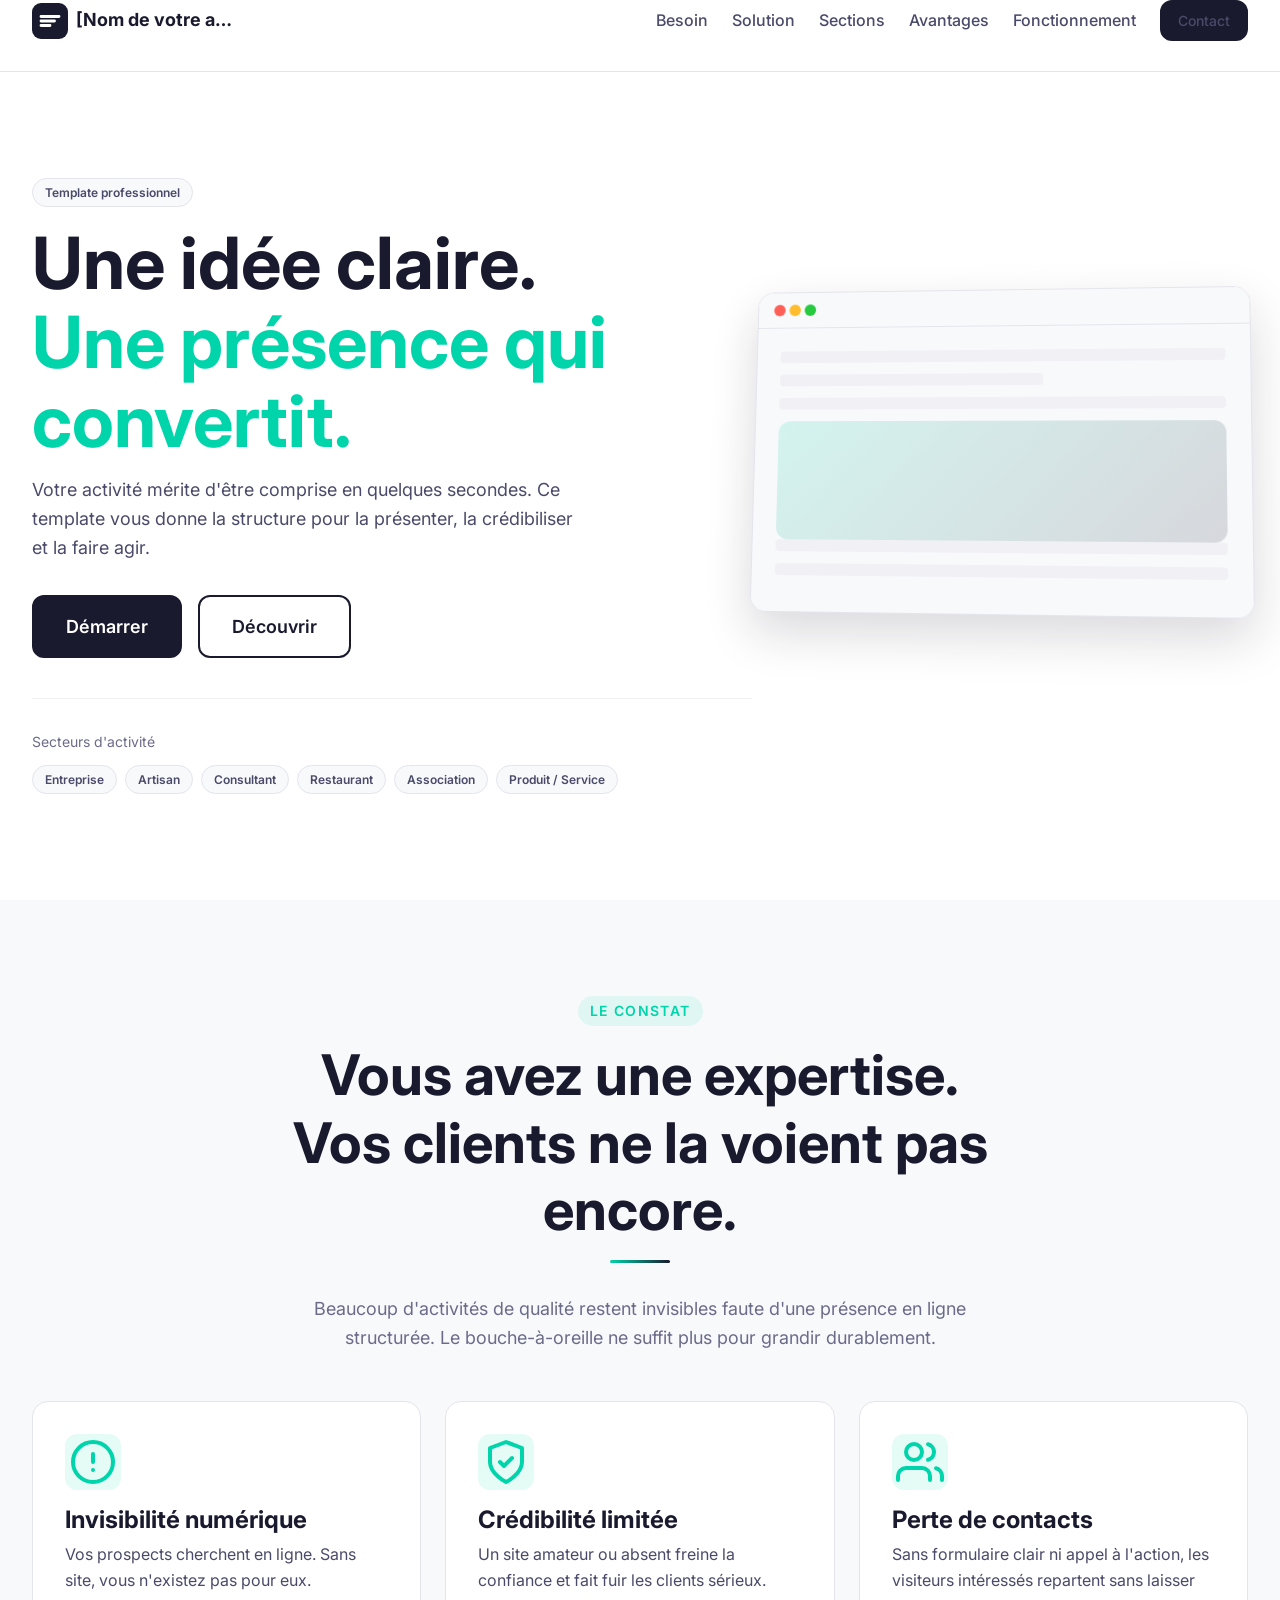
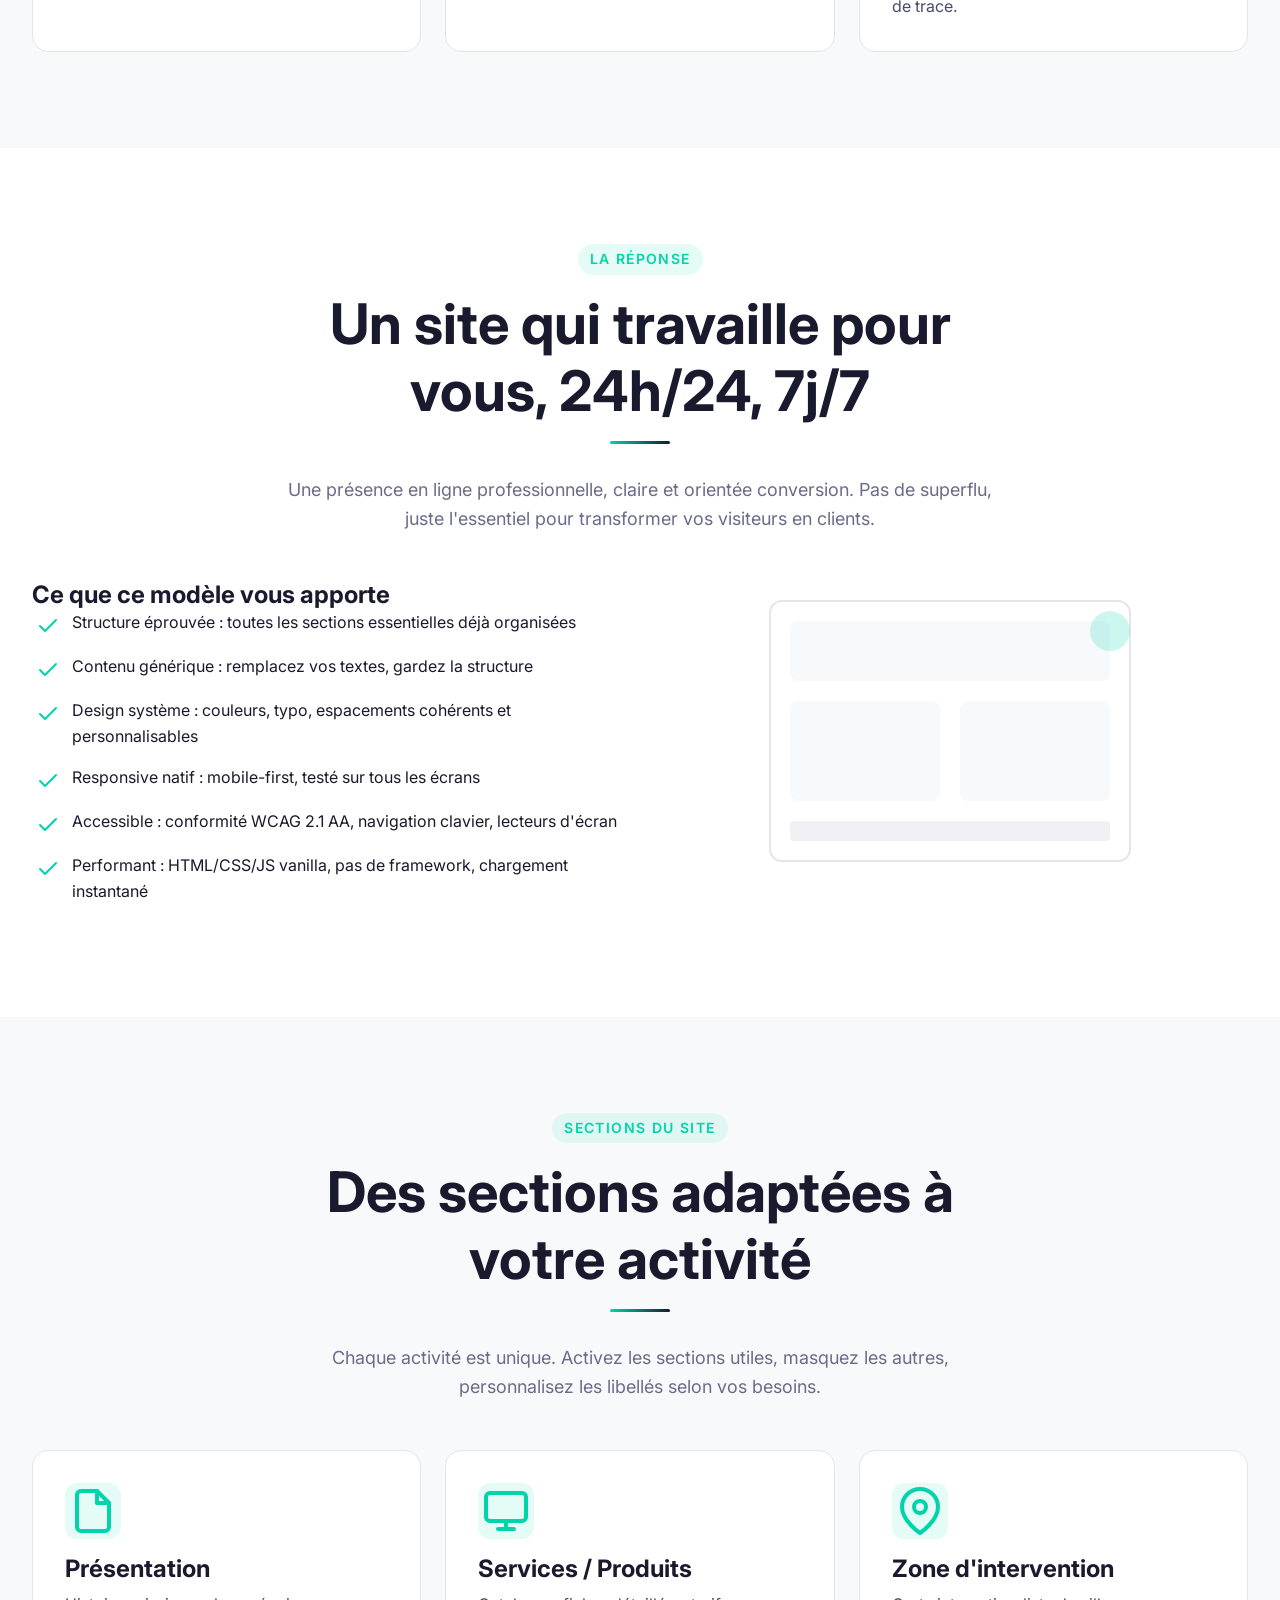
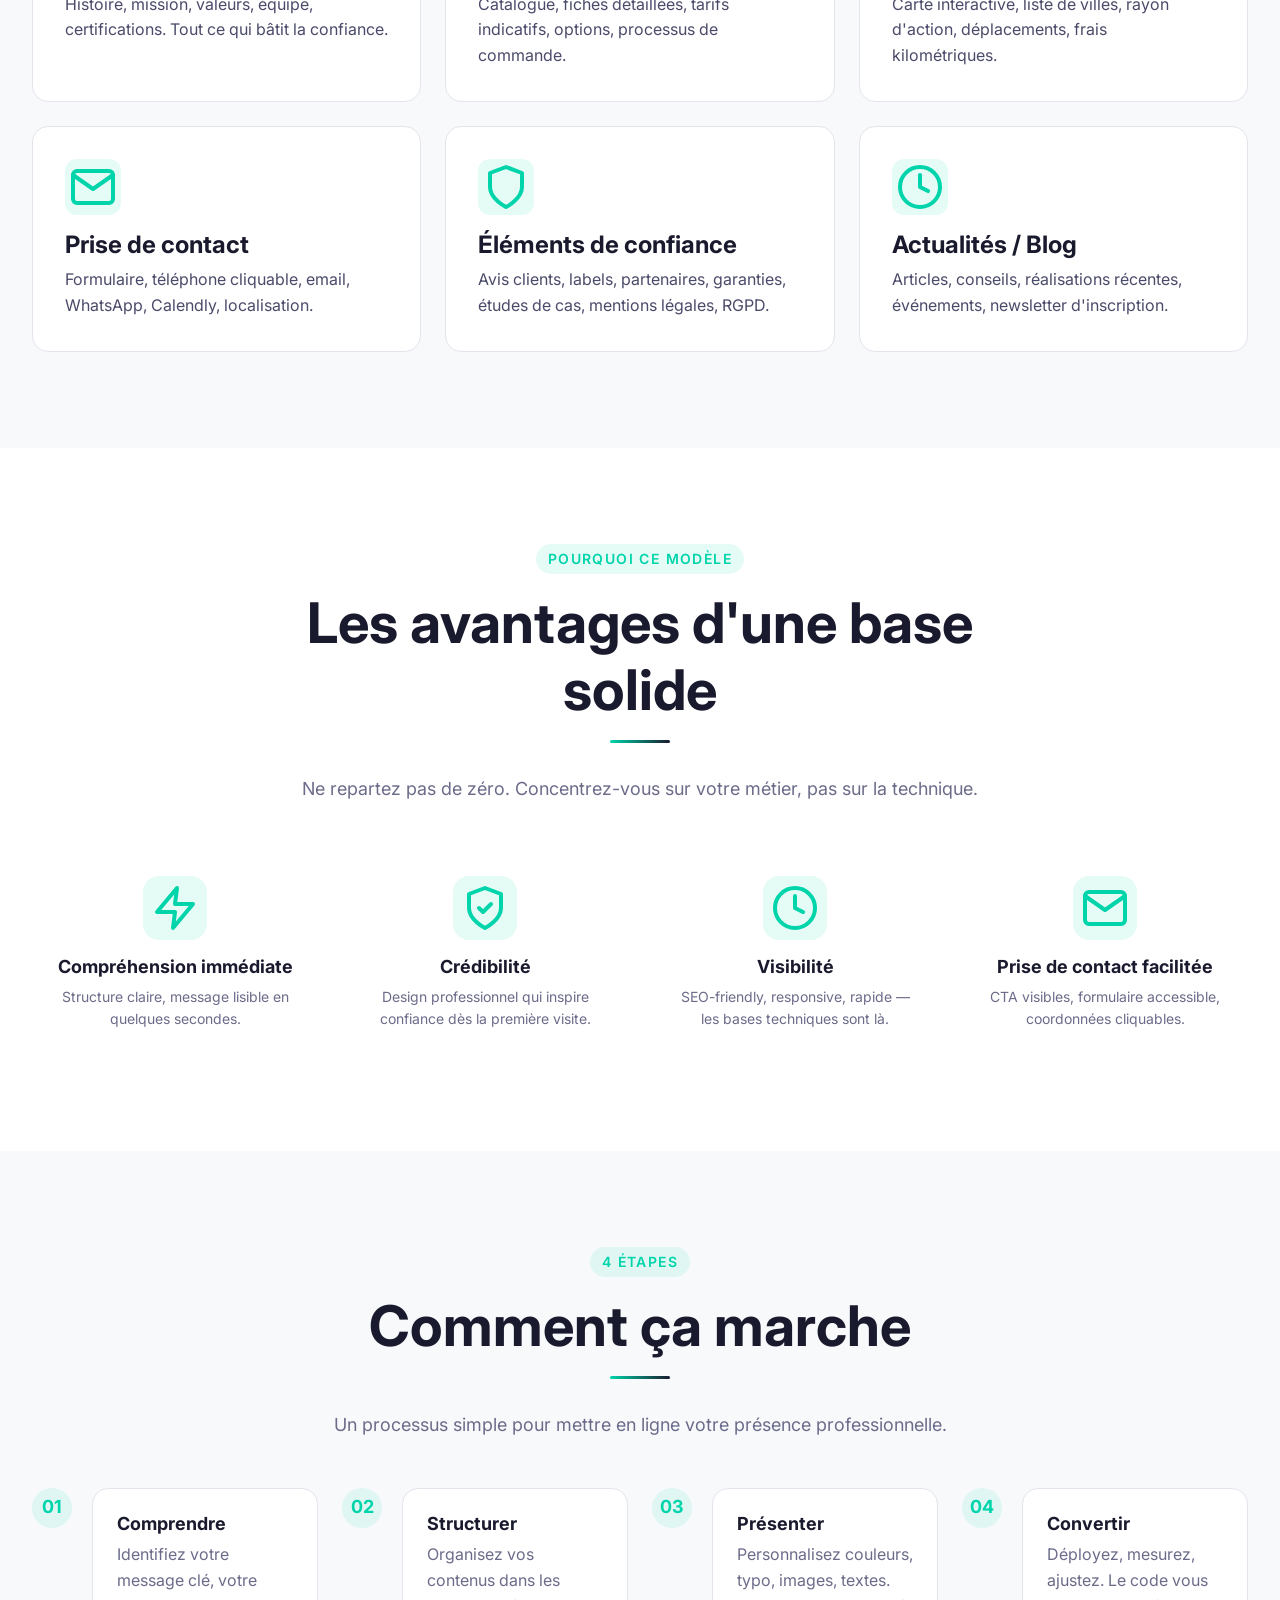
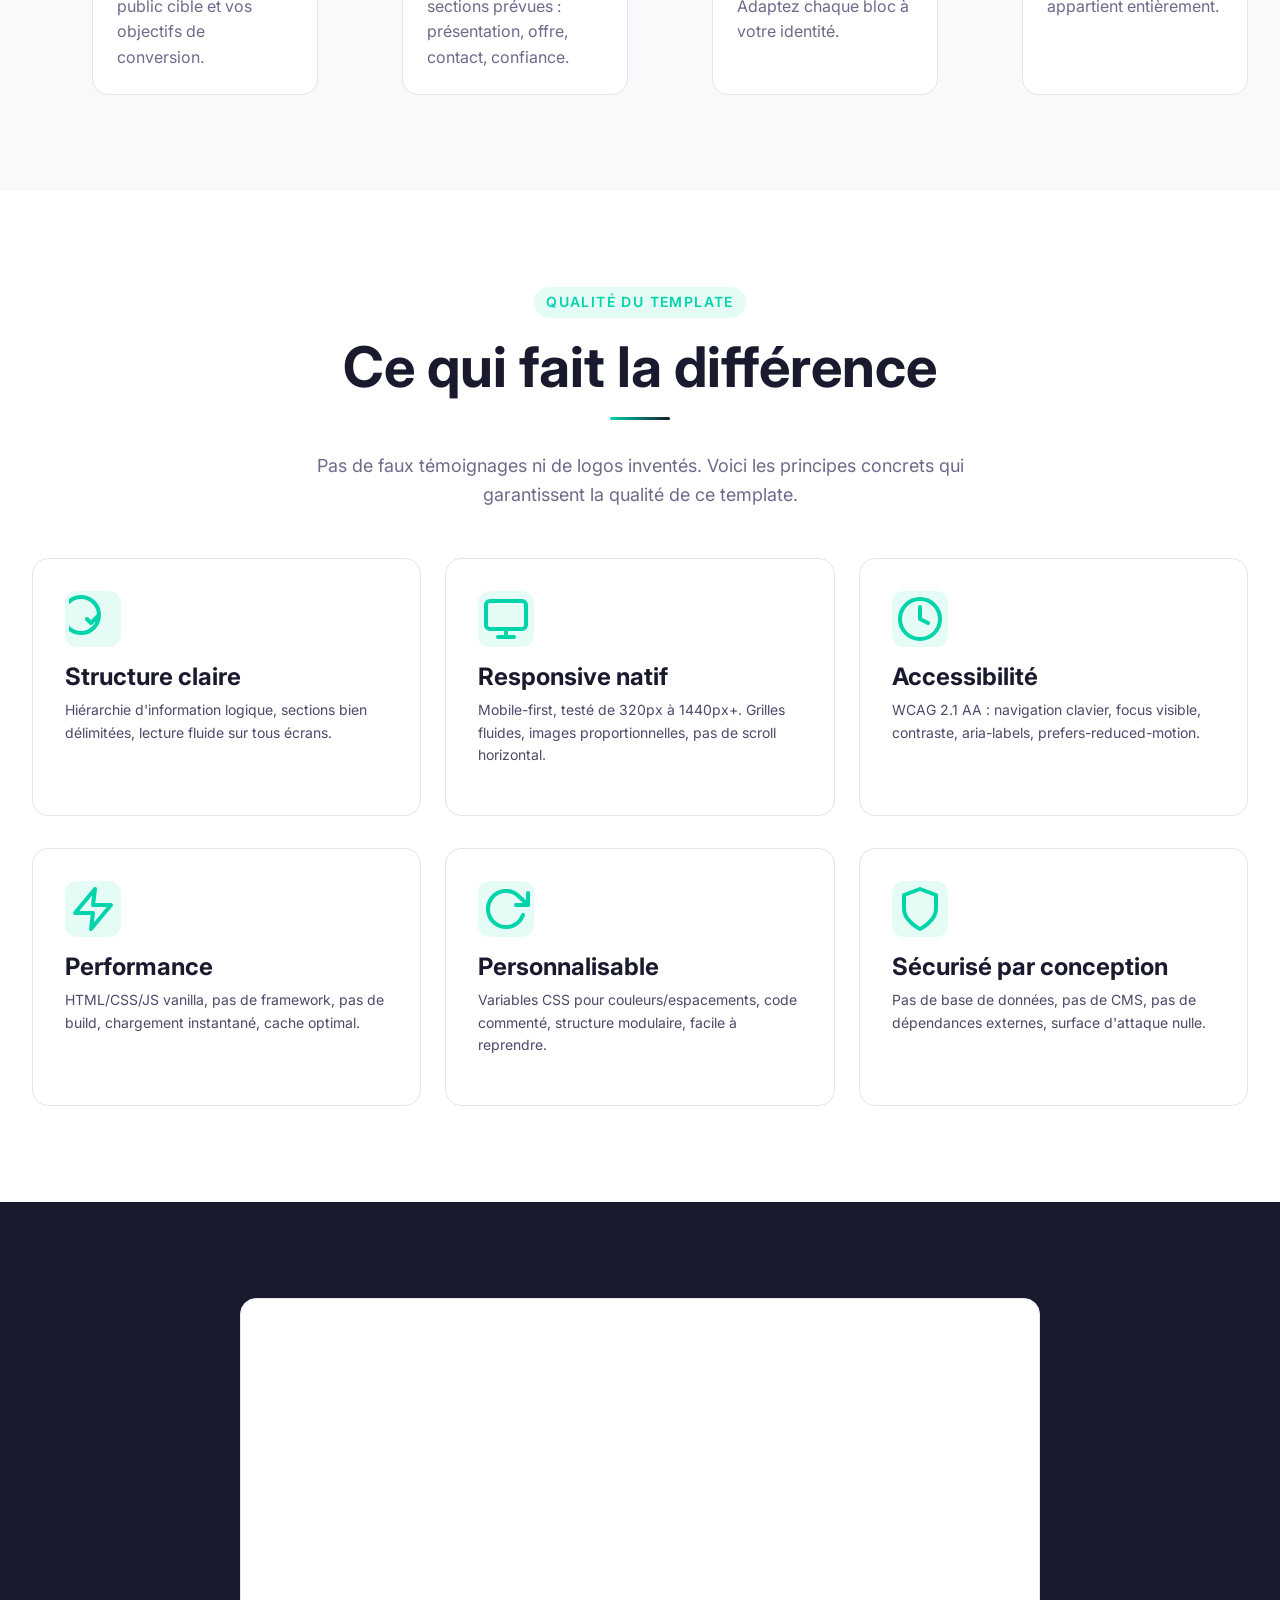
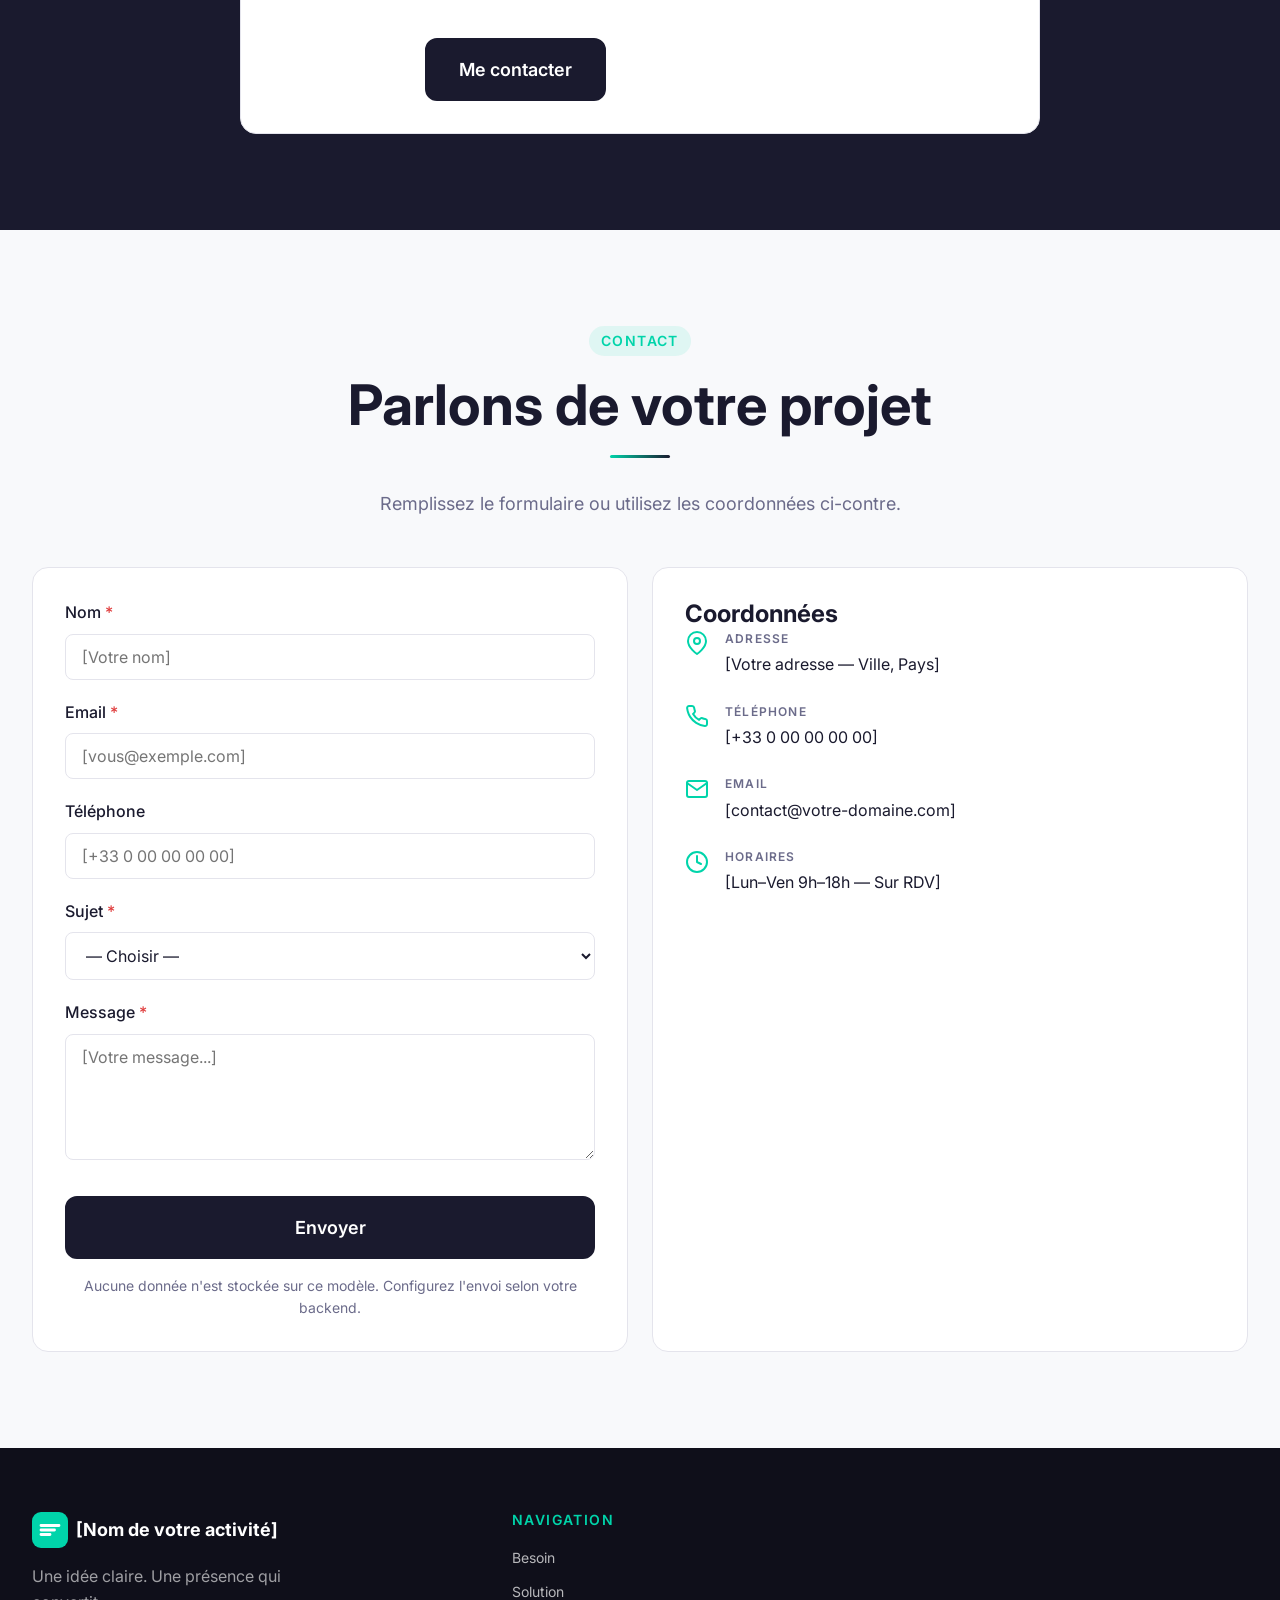
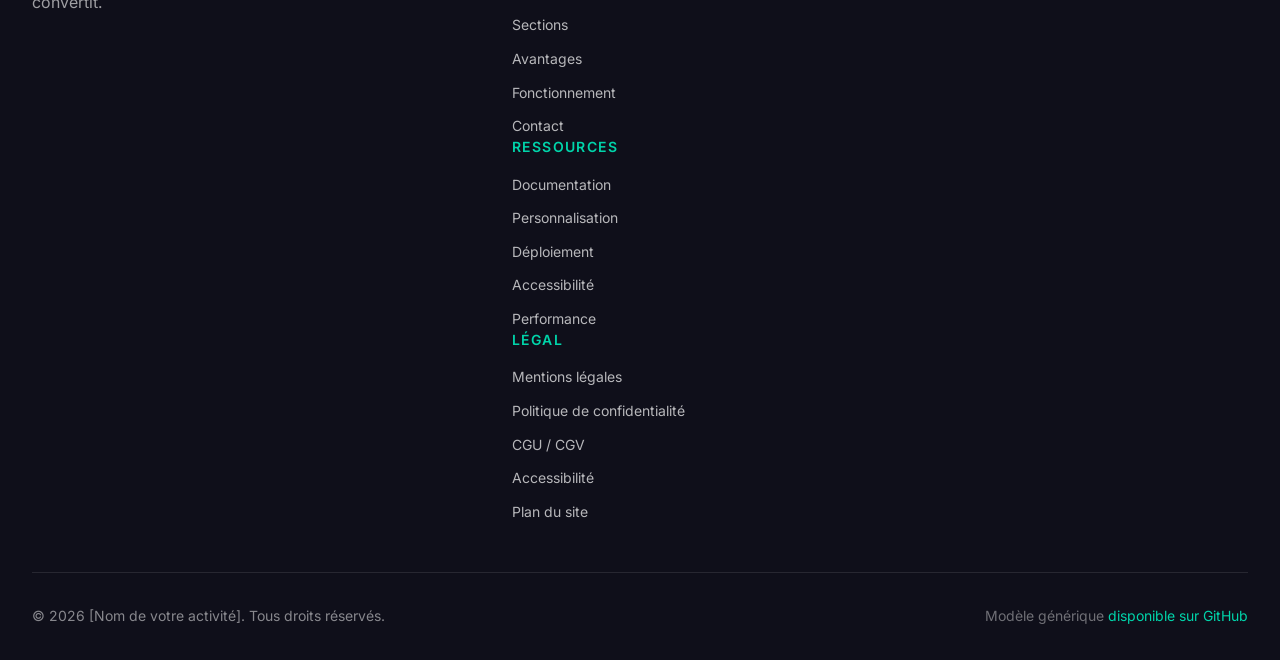
==== commit 05de4227: "feat: improve site vitrine design and content" ====
--- a/projects/site-vitrine/index.html
+++ b/projects/site-vitrine/index.html
@@ -3,8 +3,8 @@
 <head>
     <meta charset="UTF-8">
     <meta name="viewport" content="width=device-width, initial-scale=1.0">
-    <meta name="description" content="Site vitrine générique professionnel — Une idée claire. Une présence qui convertit. Modèle adaptable à toute activité.">
-    <title>Site Vitrine — Modèle générique</title>
+    <meta name="description" content="Template de site vitrine professionnel, générique et réutilisable — Une idée claire. Une présence qui convertit. Adaptable à toute activité.">
+    <title>Site Vitrine — Template professionnel</title>
     <link rel="preconnect" href="https://fonts.googleapis.com">
     <link rel="preconnect" href="https://fonts.gstatic.com" crossorigin>
     <link href="https://fonts.googleapis.com/css2?family=Inter:wght@400;500;600;700&display=swap" rel="stylesheet">
@@ -21,7 +21,7 @@
                         <rect width="32" height="32" rx="8" fill="currentColor"/>
                         <path d="M8 12h16M8 16h12M8 20h8" stroke="white" stroke-width="2.5" stroke-linecap="round"/>
                     </svg>
-                    <span class="nav__logo-text">Nom Entreprise</span>
+                    <span class="nav__logo-text">[Nom de votre activité]</span>
                 </a>
                 <button class="nav__toggle" aria-expanded="false" aria-controls="nav-menu" aria-label="Ouvrir le menu">
                     <svg class="icon" viewBox="0 0 24 24" aria-hidden="true">
@@ -33,7 +33,7 @@
                 <ul class="nav__menu" id="nav-menu" role="list">
                     <li><a href="#besoin" class="nav__link">Besoin</a></li>
                     <li><a href="#solution" class="nav__link">Solution</a></li>
-                    <li><a href="#services" class="nav__link">Services</a></li>
+                    <li><a href="#services" class="nav__link">Sections</a></li>
                     <li><a href="#avantages" class="nav__link">Avantages</a></li>
                     <li><a href="#fonctionnement" class="nav__link">Fonctionnement</a></li>
                     <li><a href="#contact" class="nav__link btn btn--primary btn--small">Contact</a></li>
@@ -46,27 +46,28 @@
         <section class="hero" aria-labelledby="hero-title">
             <div class="container">
                 <div class="hero__content">
-                    <span class="hero__badge badge">Modèle générique</span>
+                    <span class="hero__badge badge">Template professionnel</span>
                     <h1 id="hero-title" class="hero__title">
                         Une idée claire.<br>
                         <span class="hero__highlight">Une présence qui convertit.</span>
                     </h1>
                     <p class="hero__description">
-                        Un site vitrine professionnel, moderne et accessible pour présenter votre activité,
-                        convaincre vos visiteurs et générer des contacts qualifiés.
+                        Votre activité mérite d'être comprise en quelques secondes.
+                        Ce template vous donne la structure pour la présenter, la crédibiliser et la faire agir.
                     </p>
                     <div class="hero__actions">
-                        <a href="#contact" class="btn btn--primary btn--large">Commencer mon projet</a>
-                        <a href="#services" class="btn btn--secondary btn--large">Voir les services</a>
+                        <a href="#contact" class="btn btn--primary btn--large">Démarrer</a>
+                        <a href="#services" class="btn btn--secondary btn--large">Découvrir</a>
                     </div>
                     <div class="hero__trust">
-                        <p class="hero__trust-text">Adaptable à tout secteur d'activité</p>
+                        <p class="hero__trust-text">Secteurs d'activité</p>
                         <div class="hero__trust-items">
                             <span class="badge">Entreprise</span>
                             <span class="badge">Artisan</span>
                             <span class="badge">Consultant</span>
                             <span class="badge">Restaurant</span>
                             <span class="badge">Association</span>
+                            <span class="badge">Produit / Service</span>
                         </div>
                     </div>
                 </div>
@@ -103,7 +104,7 @@
                         Le bouche-à-oreille ne suffit plus pour grandir durablement.
                     </p>
                 </header>
-                <div class="grid grid--2">
+                <div class="grid grid--3">
                     <article class="card">
                         <div class="card__icon" aria-hidden="true">
                             <svg class="icon icon--xl" viewBox="0 0 24 24"><circle cx="12" cy="12" r="10"/><path d="M12 8v4M12 16h.01"/></svg>
@@ -124,13 +125,6 @@
                         </div>
                         <h3 class="card__title">Perte de contacts</h3>
                         <p class="card__description">Sans formulaire clair ni appel à l'action, les visiteurs intéressés repartent sans laisser de trace.</p>
-                    </article>
-                    <article class="card">
-                        <div class="card__icon" aria-hidden="true">
-                            <svg class="icon icon--xl" viewBox="0 0 24 24"><circle cx="12" cy="12" r="10"/><polyline points="12 6 12 12 16 14"/></svg>
-                        </div>
-                        <h3 class="card__title">Temps perdu</h3>
-                        <p class="card__description">Vous répondez aux mêmes questions par téléphone au lieu d'automatiser l'information.</p>
                     </article>
                 </div>
             </div>
@@ -180,12 +174,12 @@
                     <div class="solution__visual">
                         <div class="solution__illustration" aria-hidden="true">
                             <svg viewBox="0 0 400 300" fill="none" xmlns="http://www.w3.org/2000/svg">
-                                <rect x="20" y="20" width="360" height="260" rx="12" stroke="var(--color-border)" stroke-width="2"/>
-                                <rect x="40" y="40" width="320" height="60" rx="8" fill="var(--color-background-alt)"/>
-                                <rect x="40" y="120" width="150" height="100" rx="8" fill="var(--color-background-alt)"/>
-                                <rect x="210" y="120" width="150" height="100" rx="8" fill="var(--color-background-alt)"/>
-                                <rect x="40" y="240" width="320" height="20" rx="4" fill="var(--color-border-light)"/>
-                                <circle cx="360" cy="50" r="20" fill="var(--color-accent)" opacity="0.2"/>
+                                <rect x="20" y="20" width="360" height="260" rx="12" stroke="#e4e4ec" stroke-width="2"/>
+                                <rect x="40" y="40" width="320" height="60" rx="8" fill="#f8f9fb"/>
+                                <rect x="40" y="120" width="150" height="100" rx="8" fill="#f8f9fb"/>
+                                <rect x="210" y="120" width="150" height="100" rx="8" fill="#f8f9fb"/>
+                                <rect x="40" y="240" width="320" height="20" rx="4" fill="#f0f0f5"/>
+                                <circle cx="360" cy="50" r="20" fill="#00d4aa" opacity="0.2"/>
                             </svg>
                         </div>
                     </div>
@@ -196,12 +190,12 @@
         <section id="services" class="section section--services" aria-labelledby="services-title">
             <div class="container">
                 <header class="section-header">
-                    <span class="section-label">Notre offre</span>
-                    <h2 id="services-title" class="section-title">Des services adaptés à votre activité</h2>
+                    <span class="section-label">Sections du site</span>
+                    <h2 id="services-title" class="section-title">Des sections adaptées à votre activité</h2>
                     <div class="divider"></div>
                     <p class="section-description">
-                        Chaque activité est unique. Ce modèle s'adapte : activez les sections utiles,
-                        masquez les autres, personnalisez les libellés.
+                        Chaque activité est unique. Activez les sections utiles, masquez les autres,
+                        personnalisez les libellés selon vos besoins.
                     </p>
                 </header>
                 <div class="grid grid--3">
@@ -209,7 +203,7 @@
                         <div class="service-card__icon" aria-hidden="true">
                             <svg class="icon icon--xl" viewBox="0 0 24 24"><path d="M14 2H6a2 2 0 0 0-2 2v16a2 2 0 0 0 2 2h12a2 2 0 0 0 2-2V8z"/><polyline points="14 2 14 8 20 8"/></svg>
                         </div>
-                        <h3 class="service-card__title">Présentation entreprise</h3>
+                        <h3 class="service-card__title">Présentation</h3>
                         <p class="service-card__description">Histoire, mission, valeurs, équipe, certifications. Tout ce qui bâtit la confiance.</p>
                     </article>
                     <article class="card service-card">
@@ -231,7 +225,7 @@
                             <svg class="icon icon--xl" viewBox="0 0 24 24"><path d="M4 4h16c1.1 0 2 .9 2 2v12c0 1.1-.9 2-2 2H4c-1.1 0-2-.9-2-2V6c0-1.1.9-2 2-2z"/><polyline points="22,6 12,13 2,6"/></svg>
                         </div>
                         <h3 class="service-card__title">Prise de contact</h3>
-                        <p class="service-card__description">Formulaire intelligent, téléphone cliquable, email, WhatsApp, Calendly, localisation.</p>
+                        <p class="service-card__description">Formulaire, téléphone cliquable, email, WhatsApp, Calendly, localisation.</p>
                     </article>
                     <article class="card service-card">
                         <div class="service-card__icon" aria-hidden="true">
@@ -266,29 +260,29 @@
                         <div class="benefit__icon" aria-hidden="true">
                             <svg class="icon icon--xl" viewBox="0 0 24 24"><path d="M13 2L3 14h9l-1 8 10-12h-9l1-8z"/></svg>
                         </div>
-                        <h3 class="benefit__title">Déploiement rapide</h3>
-                        <p class="benefit__description">En ligne en heures, pas en semaines. Contenu placeholder prêt à remplacer.</p>
+                        <h3 class="benefit__title">Compréhension immédiate</h3>
+                        <p class="benefit__description">Structure claire, message lisible en quelques secondes.</p>
+                    </article>
+                    <article class="benefit">
+                        <div class="benefit__icon" aria-hidden="true">
+                            <svg class="icon icon--xl" viewBox="0 0 24 24"><path d="M12 22s8-4 8-10V5l-8-3-8 3v7c0 6 8 10 8 10z"/><path d="M9 12l2 2 4-4"/></svg>
+                        </div>
+                        <h3 class="benefit__title">Crédibilité</h3>
+                        <p class="benefit__description">Design professionnel qui inspire confiance dès la première visite.</p>
                     </article>
                     <article class="benefit">
                         <div class="benefit__icon" aria-hidden="true">
                             <svg class="icon icon--xl" viewBox="0 0 24 24"><circle cx="12" cy="12" r="10"/><path d="M12 6v6l4 2"/></svg>
                         </div>
-                        <h3 class="benefit__title">Évolutif</h3>
-                        <p class="benefit__description">Ajoutez des sections, pages, fonctionnalités quand votre activité grandit.</p>
+                        <h3 class="benefit__title">Visibilité</h3>
+                        <p class="benefit__description">SEO-friendly, responsive, rapide — les bases techniques sont là.</p>
                     </article>
                     <article class="benefit">
                         <div class="benefit__icon" aria-hidden="true">
-                            <svg class="icon icon--xl" viewBox="0 0 24 24"><path d="M12 22s8-4 8-10V5l-8-3-8 3v7c0 6 8 10 8 10z"/></svg>
-                        </div>
-                        <h3 class="benefit__title">Sécurisé</h3>
-                        <p class="benefit__description">Pas de base de données, pas de CMS à maintenir, surface d'attaque minimale.</p>
-                    </article>
-                    <article class="benefit">
-                        <div class="benefit__icon" aria-hidden="true">
-                            <svg class="icon icon--xl" viewBox="0 0 24 24"><polyline points="23 4 23 10 17 10"/><path d="M20.49 15a9 9 0 1 1-2.12-9.36L23 10"/></svg>
-                        </div>
-                        <h3 class="benefit__title">Modifiable</h3>
-                        <p class="benefit__description">Code propre, commenté, variables CSS. Votre développeur (ou vous) reprend la main facilement.</p>
+                            <svg class="icon icon--xl" viewBox="0 0 24 24"><path d="M4 4h16c1.1 0 2 .9 2 2v12c0 1.1-.9 2-2 2H4c-1.1 0-2-.9-2-2V6c0-1.1.9-2 2-2z"/><polyline points="22,6 12,13 2,6"/></svg>
+                        </div>
+                        <h3 class="benefit__title">Prise de contact facilitée</h3>
+                        <p class="benefit__description">CTA visibles, formulaire accessible, coordonnées cliquables.</p>
                     </article>
                 </div>
             </div>
@@ -297,7 +291,7 @@
         <section id="fonctionnement" class="section section--process" aria-labelledby="fonctionnement-title">
             <div class="container">
                 <header class="section-header">
-                    <span class="section-label">3 étapes</span>
+                    <span class="section-label">4 étapes</span>
                     <h2 id="fonctionnement-title" class="section-title">Comment ça marche</h2>
                     <div class="divider"></div>
                     <p class="section-description">Un processus simple pour mettre en ligne votre présence professionnelle.</p>
@@ -306,22 +300,29 @@
                     <li class="process__step">
                         <span class="process__number" aria-hidden="true">01</span>
                         <div class="process__content card">
-                            <h3 class="process__title">Personnalisation</h3>
-                            <p class="process__description">Remplacez textes, images, couleurs, logo. Adaptez les sections à votre activité.</p>
+                            <h3 class="process__title">Comprendre</h3>
+                            <p class="process__description">Identifiez votre message clé, votre public cible et vos objectifs de conversion.</p>
                         </div>
                     </li>
                     <li class="process__step">
                         <span class="process__number" aria-hidden="true">02</span>
                         <div class="process__content card">
-                            <h3 class="process__title">Hébergement</h3>
-                            <p class="process__description">Déposez les fichiers sur n'importe quel hébergement statique (Netlify, Vercel, GitHub Pages, FTP).</p>
+                            <h3 class="process__title">Structurer</h3>
+                            <p class="process__description">Organisez vos contenus dans les sections prévues : présentation, offre, contact, confiance.</p>
                         </div>
                     </li>
                     <li class="process__step">
                         <span class="process__number" aria-hidden="true">03</span>
                         <div class="process__content card">
-                            <h3 class="process__title">Évolution</h3>
-                            <p class="process__description">Mesurez, testez, ajoutez des fonctionnalités. Le code vous appartient entièrement.</p>
+                            <h3 class="process__title">Présenter</h3>
+                            <p class="process__description">Personnalisez couleurs, typo, images, textes. Adaptez chaque bloc à votre identité.</p>
+                        </div>
+                    </li>
+                    <li class="process__step">
+                        <span class="process__number" aria-hidden="true">04</span>
+                        <div class="process__content card">
+                            <h3 class="process__title">Convertir</h3>
+                            <p class="process__description">Déployez, mesurez, ajustez. Le code vous appartient entièrement.</p>
                         </div>
                     </li>
                 </ol>
@@ -331,54 +332,58 @@
         <section id="confiance" class="section section--trust" aria-labelledby="confiance-title">
             <div class="container">
                 <header class="section-header">
-                    <span class="section-label">Éléments de confiance</span>
-                    <h2 id="confiance-title" class="section-title">Ce qui rassure vos prospects</h2>
+                    <span class="section-label">Qualité du template</span>
+                    <h2 id="confiance-title" class="section-title">Ce qui fait la différence</h2>
                     <div class="divider"></div>
                     <p class="section-description">
-                        Intégrez vos propres preuves sociales. Voici les emplacements prévus à cet effet.
+                        Pas de faux témoignages ni de logos inventés. Voici les principes concrets qui garantissent la qualité de ce template.
                     </p>
                 </header>
                 <div class="grid grid--3">
                     <article class="card trust-card">
                         <div class="trust-card__icon" aria-hidden="true">
-                            <svg class="icon icon--xl" viewBox="0 0 24 24"><path d="M12 22s8-4 8-10V5l-8-3-8 3v7c0 6 8 10 8 10z"/><path d="M9 12l2 2 4-4"/></svg>
-                        </div>
-                        <h3 class="trust-card__title">Avis clients</h3>
-                        <p class="trust-card__description">Espace prévu pour 3-6 témoignages réels avec nom, photo, activité, note.</p>
-                        <div class="trust-card__placeholder">
-                            <span class="badge">À remplacer par vos vrais avis</span>
-                        </div>
+                            <svg class="icon icon--xl" viewBox="0 0 24 24"><path d="M9 12l2 2 4-4m0 0a9 9 0 1 0-18 0 9 9 0 0 0 18 0z"/></svg>
+                        </div>
+                        <h3 class="trust-card__title">Structure claire</h3>
+                        <p class="trust-card__description">Hiérarchie d'information logique, sections bien délimitées, lecture fluide sur tous écrans.</p>
                     </article>
                     <article class="card trust-card">
                         <div class="trust-card__icon" aria-hidden="true">
-                            <svg class="icon icon--xl" viewBox="0 0 24 24"><rect x="2" y="3" width="20" height="14" rx="2"/><path d="M8 21h8"/><path d="M12 17v4"/><path d="M2 3h20"/><path d="M2 9h20"/><path d="M2 15h20"/></svg>
-                        </div>
-                        <h3 class="trust-card__title">Réalisations / Études de cas</h3>
-                        <p class="trust-card__description">Grille de projets avec image, contexte, défi, solution, résultat chiffré.</p>
-                        <div class="trust-card__placeholder">
-                            <span class="badge">À remplacer par vos vrais cas</span>
-                        </div>
+                            <svg class="icon icon--xl" viewBox="0 0 24 24"><rect x="2" y="3" width="20" height="14" rx="2"/><path d="M8 21h8"/><path d="M12 17v4"/></svg>
+                        </div>
+                        <h3 class="trust-card__title">Responsive natif</h3>
+                        <p class="trust-card__description">Mobile-first, testé de 320px à 1440px+. Grilles fluides, images proportionnelles, pas de scroll horizontal.</p>
                     </article>
                     <article class="card trust-card">
                         <div class="trust-card__icon" aria-hidden="true">
                             <svg class="icon icon--xl" viewBox="0 0 24 24"><circle cx="12" cy="12" r="10"/><path d="M12 6v6l4 2"/></svg>
                         </div>
-                        <h3 class="trust-card__title">Labels & Certifications</h3>
-                        <p class="trust-card__description">Logos partenaires, normes, assurances, adhésions, garanties affichées en barre de confiance.</p>
-                        <div class="trust-card__placeholder">
-                            <span class="badge">À remplacer par vos vrais labels</span>
-                        </div>
-                    </article>
-                </div>
-                <div class="trust-bar" aria-label="Barre de confiance générique">
-                    <p class="trust-bar__label">Ils nous font confiance <span aria-hidden="true">—</span> Emplacements pour vos logos partenaires</p>
-                    <div class="trust-bar__logos" aria-hidden="true">
-                        <span class="trust-bar__logo">[Logo Partner 1]</span>
-                        <span class="trust-bar__logo">[Logo Partner 2]</span>
-                        <span class="trust-bar__logo">[Logo Partner 3]</span>
-                        <span class="trust-bar__logo">[Logo Partner 4]</span>
-                        <span class="trust-bar__logo">[Logo Partner 5]</span>
-                    </div>
+                        <h3 class="trust-card__title">Accessibilité</h3>
+                        <p class="trust-card__description">WCAG 2.1 AA : navigation clavier, focus visible, contraste, aria-labels, prefers-reduced-motion.</p>
+                    </article>
+                </div>
+                <div class="grid grid--3" style="margin-top: var(--space-8);">
+                    <article class="card trust-card">
+                        <div class="trust-card__icon" aria-hidden="true">
+                            <svg class="icon icon--xl" viewBox="0 0 24 24"><path d="M13 2L3 14h9l-1 8 10-12h-9l1-8z"/></svg>
+                        </div>
+                        <h3 class="trust-card__title">Performance</h3>
+                        <p class="trust-card__description">HTML/CSS/JS vanilla, pas de framework, pas de build, chargement instantané, cache optimal.</p>
+                    </article>
+                    <article class="card trust-card">
+                        <div class="trust-card__icon" aria-hidden="true">
+                            <svg class="icon icon--xl" viewBox="0 0 24 24"><polyline points="23 4 23 10 17 10"/><path d="M20.49 15a9 9 0 1 1-2.12-9.36L23 10"/></svg>
+                        </div>
+                        <h3 class="trust-card__title">Personnalisable</h3>
+                        <p class="trust-card__description">Variables CSS pour couleurs/espacements, code commenté, structure modulaire, facile à reprendre.</p>
+                    </article>
+                    <article class="card trust-card">
+                        <div class="trust-card__icon" aria-hidden="true">
+                            <svg class="icon icon--xl" viewBox="0 0 24 24"><path d="M12 22s8-4 8-10V5l-8-3-8 3v7c0 6 8 10 8 10z"/></svg>
+                        </div>
+                        <h3 class="trust-card__title">Sécurisé par conception</h3>
+                        <p class="trust-card__description">Pas de base de données, pas de CMS, pas de dépendances externes, surface d'attaque nulle.</p>
+                    </article>
                 </div>
             </div>
         </section>
@@ -386,13 +391,13 @@
         <section id="cta" class="section section--cta" aria-labelledby="cta-title">
             <div class="container">
                 <div class="cta-card card" style="max-width: 800px; margin: 0 auto; text-align: center;">
-                    <h2 id="cta-title" class="cta__title">Prêt à lancer votre présence en ligne ?</h2>
+                    <h2 id="cta-title" class="cta__title">Votre activité mérite d'être comprise en quelques secondes.</h2>
                     <p class="cta__description">
-                        Ce modèle est gratuit, open-source et sans engagement.
+                        Ce template est gratuit, open-source et sans engagement.
                         Personnalisez-le, déployez-le, développez votre activité.
                     </p>
                     <div class="cta__actions">
-                        <a href="#contact" class="btn btn--primary btn--large">Me contacter pour un accompagnement</a>
+                        <a href="#contact" class="btn btn--primary btn--large">Me contacter</a>
                         <a href="https://github.com" target="_blank" rel="noopener" class="btn btn--secondary btn--large">Voir le code source</a>
                     </div>
                 </div>
@@ -406,43 +411,42 @@
                     <h2 id="contact-title" class="section-title">Parlons de votre projet</h2>
                     <div class="divider"></div>
                     <p class="section-description">
-                        Remplissez le formulaire ou contactez-nous directement.
-                        Réponse sous 24h ouvrées.
+                        Remplissez le formulaire ou utilisez les coordonnées ci-contre.
                     </p>
                 </header>
                 <div class="grid grid--2">
                     <form class="contact-form card" action="#" method="POST" aria-label="Formulaire de contact">
                         <div class="form__group">
                             <label for="nom" class="form__label">Nom <span aria-hidden="true">*</span></label>
-                            <input type="text" id="nom" name="nom" class="form__input" required autocomplete="name">
+                            <input type="text" id="nom" name="nom" class="form__input" required autocomplete="name" placeholder="[Votre nom]">
                         </div>
                         <div class="form__group">
                             <label for="email" class="form__label">Email <span aria-hidden="true">*</span></label>
-                            <input type="email" id="email" name="email" class="form__input" required autocomplete="email">
+                            <input type="email" id="email" name="email" class="form__input" required autocomplete="email" placeholder="[vous@exemple.com]">
                         </div>
                         <div class="form__group">
                             <label for="telephone" class="form__label">Téléphone</label>
-                            <input type="tel" id="telephone" name="telephone" class="form__input" autocomplete="tel">
+                            <input type="tel" id="telephone" name="telephone" class="form__input" autocomplete="tel" placeholder="[+33 0 00 00 00 00]">
                         </div>
                         <div class="form__group">
                             <label for="sujet" class="form__label">Sujet <span aria-hidden="true">*</span></label>
                             <select id="sujet" name="sujet" class="form__select" required>
                                 <option value="">— Choisir —</option>
-                                <option value="creation">Création de site</option>
-                                <option value="refonte">Refonte existante</option>
-                                <option value="maintenance">Maintenance / Évolution</option>
-                                <option value="autre">Autre demande</option>
+                                <option value="info">Demande d'information</option>
+                                <option value="devis">Demande de devis</option>
+                                <option value="partenariat">Partenariat</option>
+                                <option value="autre">Autre</option>
                             </select>
                         </div>
                         <div class="form__group">
                             <label for="message" class="form__label">Message <span aria-hidden="true">*</span></label>
-                            <textarea id="message" name="message" class="form__textarea" rows="5" required placeholder="Décrivez brièvement votre besoin, vos délais, votre budget indicatif..."></textarea>
-                        </div>
-                        <button type="submit" class="btn btn--primary btn--large form__submit">Envoyer ma demande</button>
+                            <textarea id="message" name="message" class="form__textarea" rows="5" required placeholder="[Votre message...]"></textarea>
+                        </div>
+                        <button type="submit" class="btn btn--primary btn--large form__submit">Envoyer</button>
                         <p class="form__note">Aucune donnée n'est stockée sur ce modèle. Configurez l'envoi selon votre backend.</p>
                     </form>
                     <div class="contact-info card">
-                        <h3 class="contact-info__title">Autres moyens de contact</h3>
+                        <h3 class="contact-info__title">Coordonnées</h3>
                         <ul class="contact-info__list">
                             <li class="contact-info__item">
                                 <svg class="icon" aria-hidden="true" viewBox="0 0 24 24"><path d="M21 10c0 7-9 13-9 13s-9-6-9-13a9 9 0 0 1 18 0z"/><circle cx="12" cy="10" r="3"/></svg>
@@ -488,7 +492,7 @@
                             <rect width="32" height="32" rx="8" fill="currentColor"/>
                             <path d="M8 12h16M8 16h12M8 20h8" stroke="white" stroke-width="2.5" stroke-linecap="round"/>
                         </svg>
-                        <span class="footer__logo-text">Nom Entreprise</span>
+                        <span class="footer__logo-text">[Nom de votre activité]</span>
                     </a>
                     <p class="footer__tagline">Une idée claire. Une présence qui convertit.</p>
                 </div>
@@ -498,7 +502,7 @@
                         <ul>
                             <li><a href="#besoin">Besoin</a></li>
                             <li><a href="#solution">Solution</a></li>
-                            <li><a href="#services">Services</a></li>
+                            <li><a href="#services">Sections</a></li>
                             <li><a href="#avantages">Avantages</a></li>
                             <li><a href="#fonctionnement">Fonctionnement</a></li>
                             <li><a href="#contact">Contact</a></li>
@@ -528,7 +532,7 @@
             </div>
             <div class="footer__bottom">
                 <p class="footer__copyright">
-                    &copy; <span id="year"></span> Nom Entreprise. Tous droits réservés.
+                    &copy; <span id="year"></span> [Nom de votre activité]. Tous droits réservés.
                 </p>
                 <p class="footer__made">
                     Modèle générique <a href="https://github.com" target="_blank" rel="noopener">disponible sur GitHub</a>
--- a/projects/site-vitrine/assets/css/style.css
+++ b/projects/site-vitrine/assets/css/style.css
@@ -431,6 +431,13 @@
   }
 }
 
+/* Ensure grid--3 at 900px+ is 3 columns, grid--4 at 1024px+ is 4 columns */
+@media (min-width: 900px) {
+  .grid--3 {
+    grid-template-columns: repeat(3, 1fr);
+  }
+}
+
 .icon {
   width: 24px;
   height: 24px;
@@ -460,6 +467,7 @@
   border-radius: var(--radius-full);
   background: var(--color-background-alt);
   color: var(--color-text-light);
+  border: 1px solid var(--color-border);
 }
 
 .divider {
@@ -1135,7 +1143,13 @@
 
 .benefit {
   text-align: center;
-  padding: var(--space-4);
+  padding: var(--space-6);
+}
+
+@media (max-width: 767px) {
+  .benefit {
+    padding: var(--space-4);
+  }
 }
 
 .benefit__icon {
@@ -1148,6 +1162,8 @@
   background: rgba(0, 212, 170, 0.1);
   color: var(--color-accent);
   margin-bottom: var(--space-4);
+  margin-left: auto;
+  margin-right: auto;
 }
 
 .benefit__title {
@@ -1166,15 +1182,29 @@
 
 .process {
   counter-reset: step;
+  display: grid;
+  gap: var(--space-6);
+}
+
+@media (min-width: 768px) {
+  .process {
+    grid-template-columns: repeat(2, 1fr);
+  }
+}
+
+@media (min-width: 1024px) {
+  .process {
+    grid-template-columns: repeat(4, 1fr);
+  }
 }
 
 .process__step {
   position: relative;
   padding-left: 60px;
-  margin-bottom: var(--space-8);
-}
-
-@media (max-width: 480px) {
+  margin-bottom: 0;
+}
+
+@media (max-width: 767px) {
   .process__step {
     padding-left: 0;
     padding-top: 56px;
@@ -1203,7 +1233,7 @@
   border-radius: var(--radius-full);
 }
 
-@media (max-width: 480px) {
+@media (max-width: 767px) {
   .process__number {
     position: static;
     margin-bottom: var(--space-3);
@@ -1214,13 +1244,16 @@
 }
 
 .process__content {
-  padding: var(--space-4);
-}
-
-@media (max-width: 480px) {
+  padding: var(--space-6);
+  height: 100%;
+  display: flex;
+  flex-direction: column;
+}
+
+@media (max-width: 767px) {
   .process__content {
     margin-left: 0;
-    padding: var(--space-4);
+    padding: var(--space-6);
   }
 }
 
@@ -1236,6 +1269,7 @@
   font-size: var(--fs-base);
   word-break: break-word;
   overflow-wrap: anywhere;
+  flex: 1;
 }
 
 .trust-card__icon {
@@ -1268,56 +1302,14 @@
   margin-top: var(--space-3);
 }
 
-.trust-bar {
-  margin-top: var(--space-12);
-  padding: var(--space-8);
-  background: var(--color-background-alt);
-  border: 1px solid var(--color-border);
-  border-radius: var(--radius-xl);
-  text-align: center;
-}
-
-.trust-bar__label {
-  font-size: var(--fs-sm);
-  color: var(--color-text-muted);
-  margin-bottom: var(--space-6);
-  text-transform: uppercase;
-  letter-spacing: 0.1em;
-}
-
-.trust-bar__logos {
-  display: flex;
-  flex-wrap: wrap;
-  justify-content: center;
-  align-items: center;
-  gap: var(--space-6);
-  opacity: 0.4;
-}
-
-@media (max-width: 480px) {
-  .trust-bar__logos {
-    gap: var(--space-4);
-  }
-
-  .trust-bar__logo {
-    font-size: var(--fs-xs);
-  }
-}
-
-@media (max-width: 360px) {
-  .trust-bar__logos {
-    gap: var(--space-3);
-  }
-
-  .trust-bar__logo {
-    font-size: 0.6875rem;
-  }
-}
-
-.trust-bar__logo {
-  font-size: var(--fs-sm);
-  color: var(--color-text-muted);
-  font-weight: 500;
+.trust-card {
+  height: 100%;
+  display: flex;
+  flex-direction: column;
+}
+
+.trust-card .trust-card__description {
+  flex: 1;
 }
 
 .contact-info__list {
